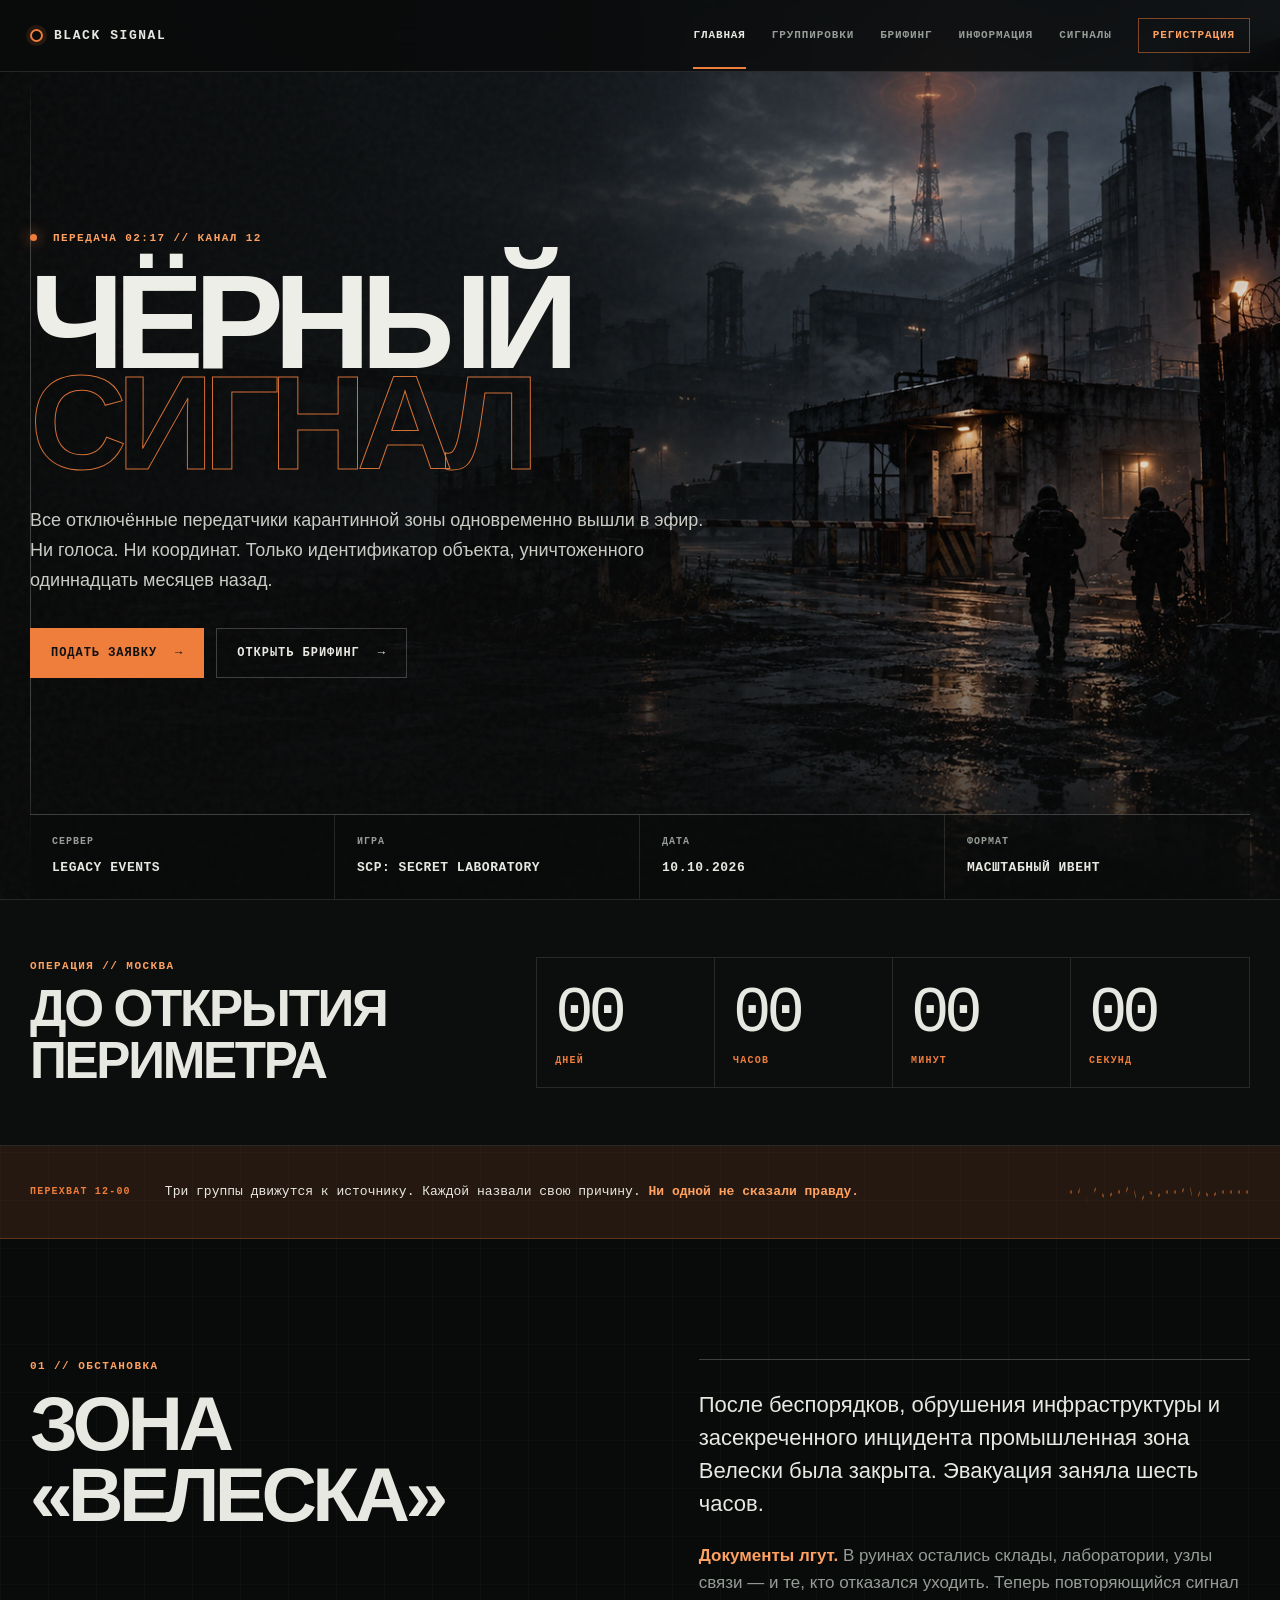
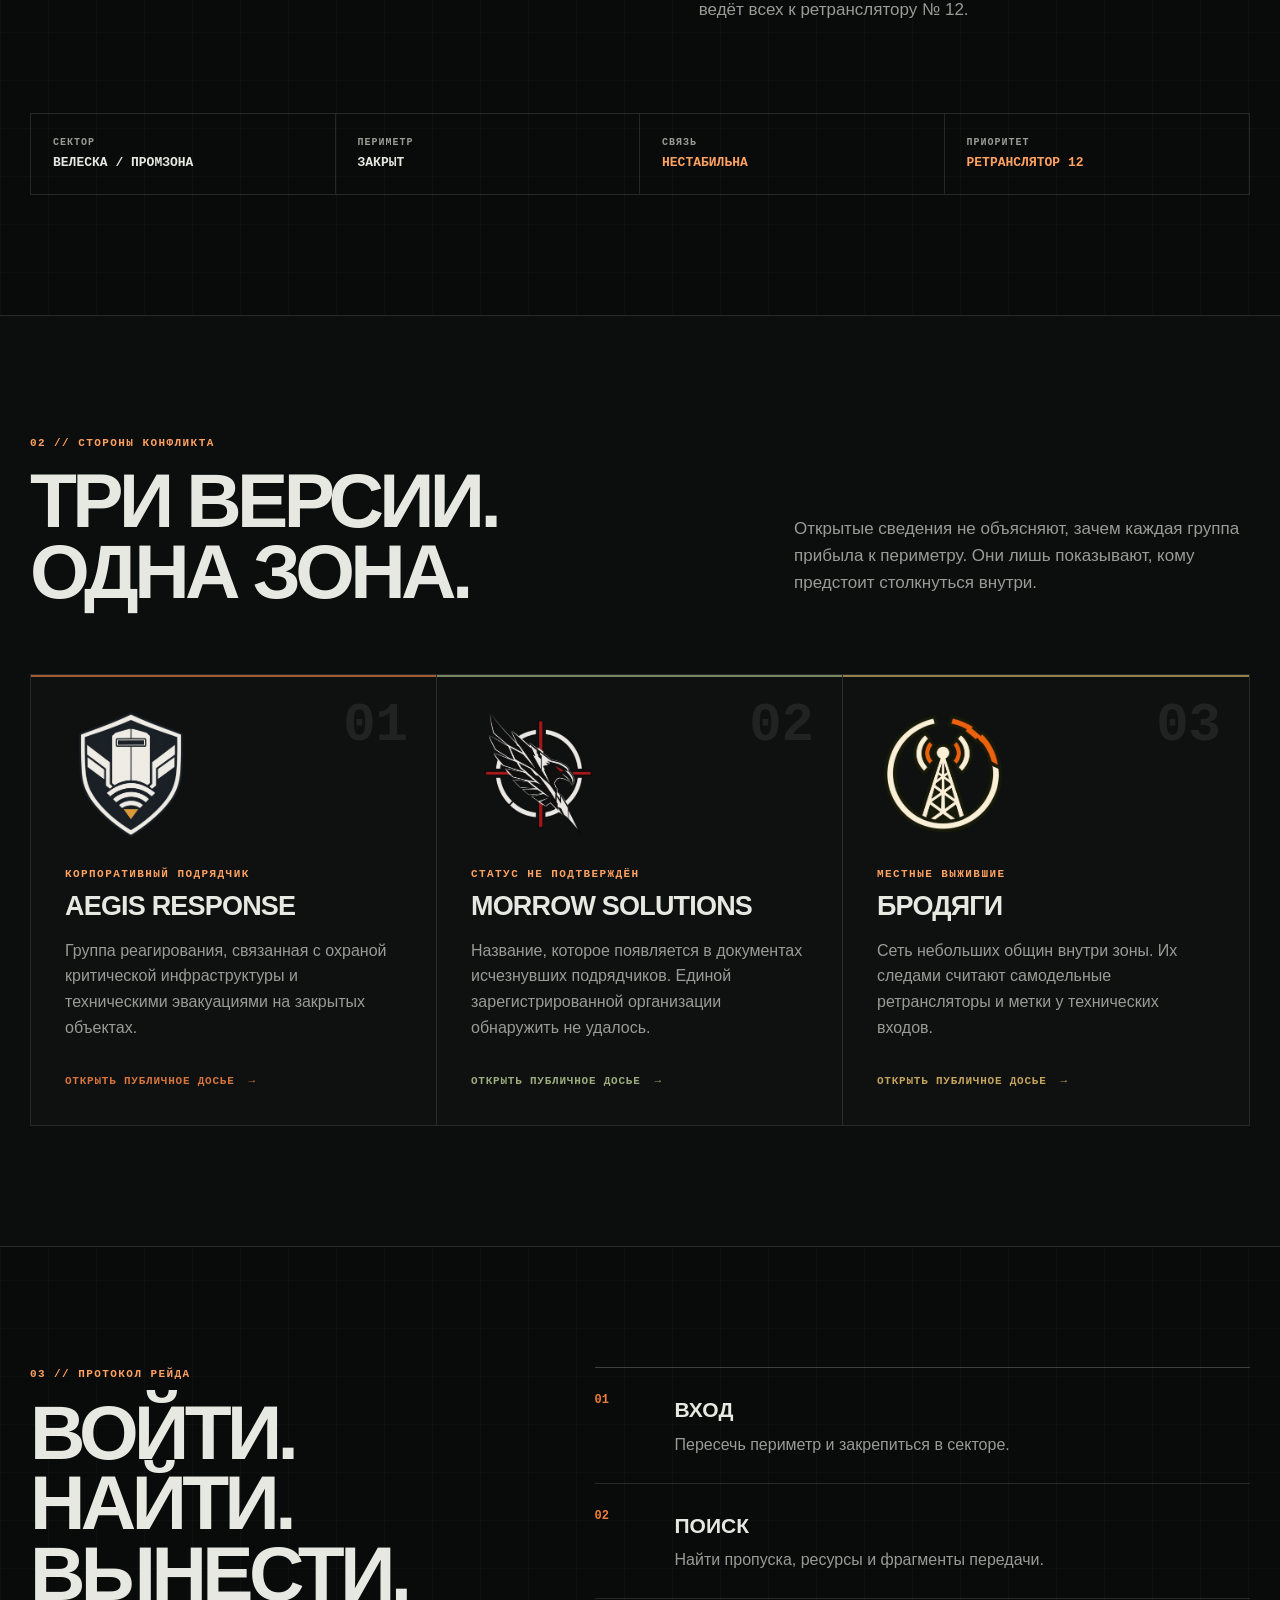
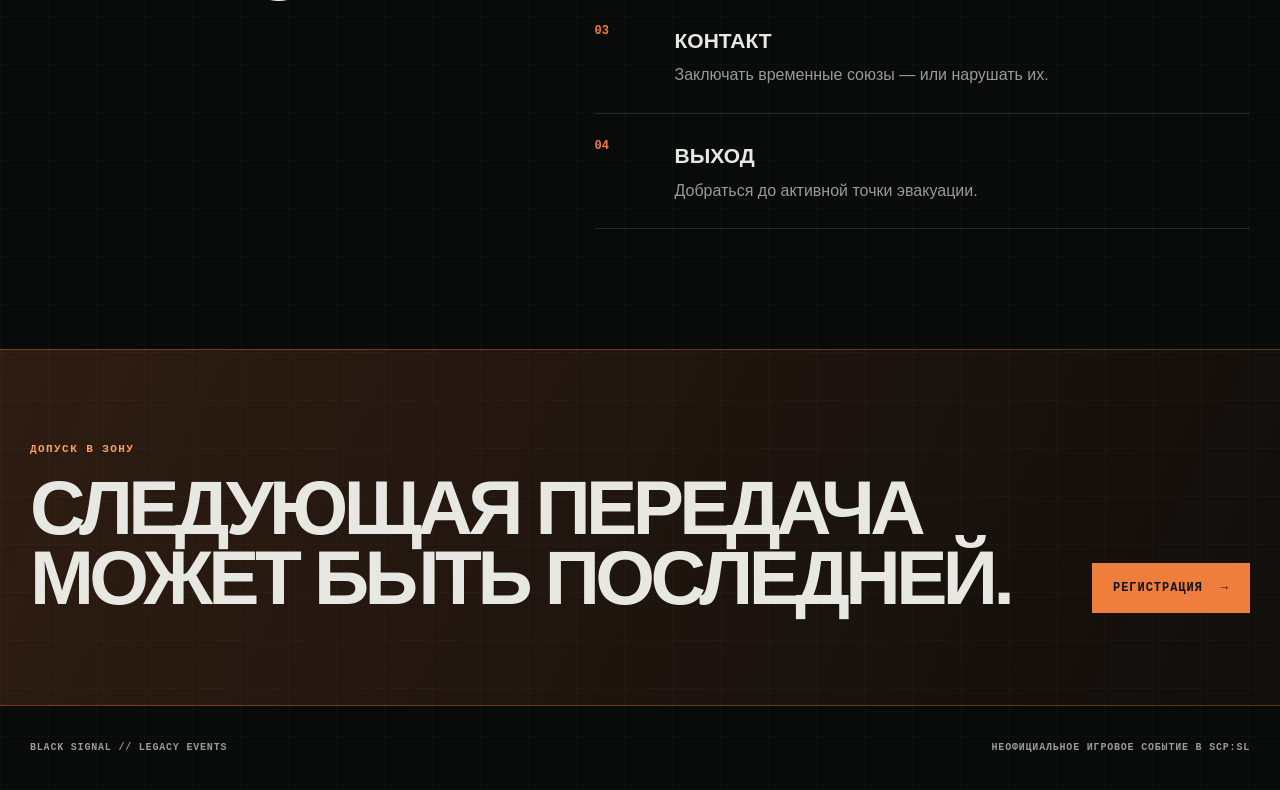
==== index.html @ 5daeda08 "Add files via upload" ====
<!doctype html>
<html lang="ru">
<head>
  <meta charset="utf-8">
  <meta name="viewport" content="width=device-width, initial-scale=1">
  <meta name="theme-color" content="#0a0b0b">
  <meta name="description" content="«Чёрный сигнал» — масштабный ивент в SCP: Secret Laboratory на сервере Legacy EVENTS.">
  <title>Чёрный сигнал — SCP:SL на Legacy EVENTS</title>
  <link rel="stylesheet" href="styles.css">
  <script src="script.js" defer></script>
</head>
<body data-page="home">
  <a class="skip-link" href="#main">К содержанию</a>
  <header class="site-header">
    <a class="brand" href="index.html" aria-label="Чёрный сигнал — главная">
      <span class="brand-mark" aria-hidden="true"></span>
      <span>BLACK SIGNAL</span>
    </a>
    <button class="nav-toggle" type="button" aria-expanded="false" aria-controls="site-nav">
      <span></span><span></span>
      <span class="sr-only">Открыть меню</span>
    </button>
    <nav class="site-nav" id="site-nav" aria-label="Основная навигация">
      <a class="is-active" href="index.html">Главная</a>
      <a href="factions.html">Группировки</a>
      <a href="briefing.html">Брифинг</a>
      <a href="info.html">Информация</a>
      <a href="signals.html">Сигналы</a>
      <a class="nav-cta" href="register.html">Регистрация</a>
    </nav>
  </header>

  <main id="main">
    <section class="hero">
      <img class="hero-image" src="assets/black-signal-hero.png" alt="" fetchpriority="high">
      <div class="hero-noise" aria-hidden="true"></div>
      <div class="hero-content shell">
        <p class="eyebrow"><span class="status-dot"></span> Передача 02:17 // Канал 12</p>
        <h1>Чёрный<br><em>сигнал</em></h1>
        <p class="hero-lead">Все отключённые передатчики карантинной зоны одновременно вышли в эфир. Ни голоса. Ни координат. Только идентификатор объекта, уничтоженного одиннадцать месяцев назад.</p>
        <div class="hero-actions">
          <a class="button button-primary" href="register.html">Подать заявку <span>→</span></a>
          <a class="button button-ghost" href="briefing.html">Открыть брифинг <span>→</span></a>
        </div>
      </div>
      <div class="hero-meta shell" aria-label="Основные данные события">
        <div><span>Сервер</span><strong>Legacy EVENTS</strong></div>
        <div><span>Игра</span><strong>SCP: Secret Laboratory</strong></div>
        <div><span>Дата</span><strong>10.10.2026</strong></div>
        <div><span>Формат</span><strong>Масштабный ивент</strong></div>
      </div>
    </section>

    <section class="countdown-section" aria-labelledby="countdown-title">
      <div class="shell countdown-layout">
        <div>
          <p class="section-code">Операция // Москва</p>
          <h2 id="countdown-title">До открытия периметра</h2>
        </div>
        <div class="countdown" data-countdown="2026-10-09T21:00:00Z" aria-live="polite">
          <div><strong data-unit="days">00</strong><span>дней</span></div>
          <div><strong data-unit="hours">00</strong><span>часов</span></div>
          <div><strong data-unit="minutes">00</strong><span>минут</span></div>
          <div><strong data-unit="seconds">00</strong><span>секунд</span></div>
        </div>
      </div>
    </section>

    <aside class="transmission" aria-label="Перехваченная передача">
      <div class="shell transmission-inner">
        <span class="transmission-label">Перехват 12-00</span>
        <p>Три группы движутся к источнику. Каждой назвали свою причину. <strong>Ни одной не сказали правду.</strong></p>
        <span class="waveform" aria-hidden="true"></span>
      </div>
    </aside>

    <section class="section shell situation">
      <div class="section-heading">
        <p class="section-code">01 // Обстановка</p>
        <h2>Зона «Велеска»</h2>
      </div>
      <div class="situation-copy">
        <p class="lead">После беспорядков, обрушения инфраструктуры и засекреченного инцидента промышленная зона Велески была закрыта. Эвакуация заняла шесть часов.</p>
        <p><strong>Документы лгут.</strong> В руинах остались склады, лаборатории, узлы связи — и те, кто отказался уходить. Теперь повторяющийся сигнал ведёт всех к ретранслятору № 12.</p>
      </div>
      <dl class="data-grid">
        <div><dt>Сектор</dt><dd>Велеска / промзона</dd></div>
        <div><dt>Периметр</dt><dd>Закрыт</dd></div>
        <div><dt>Связь</dt><dd class="alert">Нестабильна</dd></div>
        <div><dt>Приоритет</dt><dd class="alert">Ретранслятор 12</dd></div>
      </dl>
    </section>

    <section class="section factions-section">
      <div class="shell">
        <div class="section-heading split-heading">
          <div>
            <p class="section-code">02 // Стороны конфликта</p>
            <h2>Три версии.<br>Одна зона.</h2>
          </div>
          <p>Открытые сведения не объясняют, зачем каждая группа прибыла к периметру. Они лишь показывают, кому предстоит столкнуться внутри.</p>
        </div>

        <div class="faction-grid">
          <article class="faction-card faction-aegis">
            <div class="faction-index">01</div>
            <img src="assets/faction-aegis-icon.png" alt="Эмблема Aegis Response">
            <p class="section-code">Корпоративный подрядчик</p>
            <h3>Aegis Response</h3>
            <p>Группа реагирования, связанная с охраной критической инфраструктуры и техническими эвакуациями на закрытых объектах.</p>
            <a href="factions.html#aegis">Открыть публичное досье <span>→</span></a>
          </article>
          <article class="faction-card faction-morrow">
            <div class="faction-index">02</div>
            <img src="assets/faction-morrow-icon.png" alt="Эмблема Morrow Solutions">
            <p class="section-code">Статус не подтверждён</p>
            <h3>Morrow Solutions</h3>
            <p>Название, которое появляется в документах исчезнувших подрядчиков. Единой зарегистрированной организации обнаружить не удалось.</p>
            <a href="factions.html#morrow">Открыть публичное досье <span>→</span></a>
          </article>
          <article class="faction-card faction-brodyagi">
            <div class="faction-index">03</div>
            <img src="assets/faction-brodyagi-icon.png" alt="Эмблема Бродяг">
            <p class="section-code">Местные выжившие</p>
            <h3>Бродяги</h3>
            <p>Сеть небольших общин внутри зоны. Их следами считают самодельные ретрансляторы и метки у технических входов.</p>
            <a href="factions.html#brodyagi">Открыть публичное досье <span>→</span></a>
          </article>
        </div>
      </div>
    </section>

    <section class="section shell protocol">
      <div class="section-heading">
        <p class="section-code">03 // Протокол рейда</p>
        <h2>Войти. Найти. Вынести.</h2>
      </div>
      <ol class="protocol-list">
        <li><span>01</span><div><h3>Вход</h3><p>Пересечь периметр и закрепиться в секторе.</p></div></li>
        <li><span>02</span><div><h3>Поиск</h3><p>Найти пропуска, ресурсы и фрагменты передачи.</p></div></li>
        <li><span>03</span><div><h3>Контакт</h3><p>Заключать временные союзы — или нарушать их.</p></div></li>
        <li><span>04</span><div><h3>Выход</h3><p>Добраться до активной точки эвакуации.</p></div></li>
      </ol>
    </section>

    <section class="final-cta">
      <div class="shell final-cta-inner">
        <div>
          <p class="section-code">Допуск в зону</p>
          <h2>Следующая передача<br>может быть последней.</h2>
        </div>
        <a class="button button-primary" href="register.html">Регистрация <span>→</span></a>
      </div>
    </section>
  </main>

  <footer class="site-footer">
    <div class="shell">
      <span>BLACK SIGNAL // LEGACY EVENTS</span>
      <span>Неофициальное игровое событие в SCP:SL</span>
    </div>
  </footer>
</body>
</html>
---- styles.css ----
:root {
  --bg: #090a0a;
  --bg-raised: #101212;
  --panel: #131616;
  --line: rgba(229, 231, 224, 0.13);
  --line-strong: rgba(229, 231, 224, 0.24);
  --text: #e7e8e1;
  --muted: #969c96;
  --accent: #ef7d3b;
  --accent-bright: #ffa160;
  --accent-faint: rgba(239, 125, 59, 0.12);
  --green: #9cab7d;
  --max: 1220px;
  --mono: "IBM Plex Mono", "Cascadia Mono", "Consolas", monospace;
  --sans: "Arial Narrow", "Roboto Condensed", "Segoe UI", sans-serif;
}

* {
  box-sizing: border-box;
}

html {
  color-scheme: dark;
  scroll-behavior: smooth;
}

body {
  margin: 0;
  overflow-x: hidden;
  background:
    linear-gradient(rgba(255,255,255,.018) 1px, transparent 1px),
    linear-gradient(90deg, rgba(255,255,255,.018) 1px, transparent 1px),
    var(--bg);
  background-size: 48px 48px;
  color: var(--text);
  font-family: var(--sans);
  font-size: 16px;
  line-height: 1.6;
}

a {
  color: inherit;
}

img {
  max-width: 100%;
  display: block;
}

button,
a {
  -webkit-tap-highlight-color: transparent;
}

.sr-only {
  position: absolute;
  width: 1px;
  height: 1px;
  padding: 0;
  margin: -1px;
  overflow: hidden;
  clip: rect(0, 0, 0, 0);
  white-space: nowrap;
  border: 0;
}

.skip-link {
  position: fixed;
  left: 16px;
  top: -80px;
  z-index: 100;
  padding: 10px 14px;
  background: var(--accent);
  color: #0a0b0b;
  font: 700 13px var(--mono);
}

.skip-link:focus {
  top: 16px;
}

.shell {
  width: min(calc(100% - 48px), var(--max));
  margin-inline: auto;
}

.site-header {
  position: fixed;
  inset: 0 0 auto;
  z-index: 50;
  display: flex;
  height: 72px;
  padding: 0 max(24px, calc((100vw - var(--max)) / 2));
  align-items: center;
  justify-content: space-between;
  border-bottom: 1px solid var(--line);
  background: rgba(9, 10, 10, 0.82);
  backdrop-filter: blur(16px);
}

.brand {
  display: inline-flex;
  align-items: center;
  gap: 11px;
  color: var(--text);
  font: 700 13px/1 var(--mono);
  letter-spacing: .12em;
  text-decoration: none;
}

.brand-mark {
  width: 13px;
  height: 13px;
  border: 2px solid var(--accent);
  border-radius: 50%;
  box-shadow: 0 0 0 4px rgba(239, 125, 59, .12);
}

.site-nav {
  display: flex;
  height: 100%;
  align-items: center;
  gap: 26px;
}

.site-nav a {
  position: relative;
  color: var(--muted);
  font: 700 11px/1 var(--mono);
  letter-spacing: .08em;
  text-decoration: none;
  text-transform: uppercase;
  transition: color .2s ease;
}

.site-nav a:hover,
.site-nav a.is-active {
  color: var(--text);
}

.site-nav a.is-active::after {
  position: absolute;
  right: 0;
  bottom: -28px;
  left: 0;
  height: 2px;
  background: var(--accent);
  content: "";
}

.site-nav .nav-cta {
  padding: 11px 14px;
  border: 1px solid rgba(239, 125, 59, .5);
  color: var(--accent-bright);
}

.nav-toggle {
  display: none;
}

.hero {
  position: relative;
  min-height: 860px;
  height: 100svh;
  max-height: 1080px;
  overflow: hidden;
  border-bottom: 1px solid var(--line);
}

.hero::before {
  position: absolute;
  inset: 0;
  z-index: 1;
  background:
    linear-gradient(90deg, rgba(7,8,8,.98) 0%, rgba(7,8,8,.72) 44%, rgba(7,8,8,.15) 76%),
    linear-gradient(0deg, rgba(7,8,8,.94) 0%, transparent 40%);
  content: "";
}

.hero::after {
  position: absolute;
  inset: 72px auto 0 calc(50% - 610px);
  z-index: 2;
  width: 1px;
  background: linear-gradient(transparent, var(--line-strong) 18%, var(--line-strong) 82%, transparent);
  content: "";
}

.hero-image {
  position: absolute;
  inset: 0;
  width: 100%;
  height: 100%;
  object-fit: cover;
  object-position: center;
  filter: saturate(.72) contrast(1.08);
}

.hero-noise {
  position: absolute;
  inset: 0;
  z-index: 2;
  opacity: .13;
  background-image: url("data:image/svg+xml,%3Csvg viewBox='0 0 180 180' xmlns='http://www.w3.org/2000/svg'%3E%3Cfilter id='n'%3E%3CfeTurbulence type='fractalNoise' baseFrequency='.75' numOctaves='3' stitchTiles='stitch'/%3E%3C/filter%3E%3Crect width='100%25' height='100%25' filter='url(%23n)' opacity='.32'/%3E%3C/svg%3E");
  pointer-events: none;
}

.hero-content {
  position: relative;
  z-index: 3;
  display: flex;
  min-height: calc(100% - 140px);
  padding-top: 150px;
  flex-direction: column;
  align-items: flex-start;
  justify-content: center;
}

.eyebrow,
.section-code {
  margin: 0;
  color: var(--accent-bright);
  font: 700 11px/1.4 var(--mono);
  letter-spacing: .13em;
  text-transform: uppercase;
}

.status-dot {
  display: inline-block;
  width: 7px;
  height: 7px;
  margin-right: 8px;
  border-radius: 50%;
  background: var(--accent);
  box-shadow: 0 0 14px var(--accent);
  animation: pulse 1.7s ease-in-out infinite;
}

.hero h1 {
  max-width: 850px;
  margin: 24px 0;
  color: #eeeee8;
  font-family: var(--sans);
  font-size: clamp(5rem, 10.5vw, 10.5rem);
  font-weight: 800;
  line-height: .75;
  letter-spacing: -.075em;
  text-transform: uppercase;
}

.hero h1 em {
  color: transparent;
  font-style: normal;
  -webkit-text-stroke: 1px rgba(239, 125, 59, .88);
}

.hero-lead {
  max-width: 690px;
  margin: 10px 0 32px;
  color: #c9cbc5;
  font-size: 18px;
  line-height: 1.65;
}

.hero-actions {
  display: flex;
  flex-wrap: wrap;
  gap: 12px;
}

.button {
  display: inline-flex;
  min-height: 50px;
  padding: 0 20px;
  align-items: center;
  justify-content: center;
  gap: 18px;
  border: 1px solid var(--line-strong);
  font: 700 12px/1 var(--mono);
  letter-spacing: .08em;
  text-decoration: none;
  text-transform: uppercase;
  transition: border-color .2s ease, background .2s ease, color .2s ease, transform .2s ease;
}

.button:hover {
  transform: translateY(-2px);
}

.button-primary {
  border-color: var(--accent);
  background: var(--accent);
  color: #111;
}

.button-primary:hover {
  border-color: var(--accent-bright);
  background: var(--accent-bright);
}

.button-ghost:hover {
  border-color: var(--accent);
  color: var(--accent-bright);
}

.hero-meta {
  position: absolute;
  right: 0;
  bottom: 0;
  left: 0;
  z-index: 3;
  display: grid;
  grid-template-columns: repeat(4, 1fr);
  border-top: 1px solid var(--line-strong);
  background: rgba(9,10,10,.72);
}

.hero-meta div {
  padding: 20px 22px;
  border-right: 1px solid var(--line);
}

.hero-meta div:last-child {
  border-right: 0;
}

.hero-meta span,
.data-grid dt {
  display: block;
  margin-bottom: 4px;
  color: var(--muted);
  font: 700 10px/1.4 var(--mono);
  letter-spacing: .1em;
  text-transform: uppercase;
}

.hero-meta strong {
  font: 700 13px/1.4 var(--mono);
  letter-spacing: .04em;
  text-transform: uppercase;
}

.countdown-section {
  border-bottom: 1px solid var(--line);
  background: #0c0e0e;
}

.countdown-layout {
  display: grid;
  grid-template-columns: 1fr 1.6fr;
  min-height: 245px;
  align-items: center;
  gap: 60px;
}

.countdown-layout h2 {
  margin: 9px 0 0;
  font-size: clamp(2rem, 4vw, 4rem);
  line-height: 1;
  letter-spacing: -.045em;
  text-transform: uppercase;
}

.countdown {
  display: grid;
  grid-template-columns: repeat(4, 1fr);
  border: 1px solid var(--line);
}

.countdown > div {
  min-width: 0;
  padding: 24px 18px 21px;
  border-right: 1px solid var(--line);
}

.countdown > div:last-child {
  border-right: 0;
}

.countdown strong {
  display: block;
  font: 500 clamp(2.6rem, 5vw, 5rem)/1 var(--mono);
  letter-spacing: -.08em;
}

.countdown span {
  display: block;
  margin-top: 10px;
  color: var(--accent);
  font: 700 10px/1 var(--mono);
  letter-spacing: .12em;
  text-transform: uppercase;
}

.transmission {
  overflow: hidden;
  border-bottom: 1px solid rgba(239,125,59,.28);
  background: var(--accent-faint);
}

.transmission-inner {
  display: grid;
  grid-template-columns: auto 1fr 180px;
  min-height: 92px;
  align-items: center;
  gap: 34px;
}

.transmission-label {
  color: var(--accent);
  font: 700 10px/1 var(--mono);
  letter-spacing: .12em;
  text-transform: uppercase;
}

.transmission p {
  margin: 0;
  font-family: var(--mono);
  font-size: 13px;
}

.transmission strong {
  color: var(--accent-bright);
}

.waveform {
  height: 30px;
  opacity: .45;
  background: repeating-linear-gradient(90deg, var(--accent) 0 2px, transparent 2px 8px);
  clip-path: polygon(0 45%, 5% 45%, 7% 0, 10% 100%, 14% 35%, 20% 65%, 25% 44%, 31% 44%, 34% 10%, 38% 90%, 43% 40%, 48% 60%, 53% 45%, 62% 45%, 66% 15%, 69% 85%, 73% 35%, 78% 65%, 82% 45%, 100% 45%, 100% 55%, 82% 55%, 78% 75%, 73% 45%, 69% 95%, 66% 25%, 62% 55%, 53% 55%, 48% 70%, 43% 50%, 38% 100%, 34% 20%, 31% 55%, 25% 55%, 20% 75%, 14% 45%, 10% 100%, 7% 10%, 5% 55%, 0 55%);
}

.section {
  padding-block: 120px;
}

.section-heading h2,
.final-cta h2 {
  margin: 14px 0 0;
  font-size: clamp(3rem, 6vw, 6.3rem);
  line-height: .92;
  letter-spacing: -.06em;
  text-transform: uppercase;
}

.situation {
  display: grid;
  grid-template-columns: 1.05fr 1fr;
  gap: 48px 90px;
}

.situation-copy {
  padding-top: 28px;
  border-top: 1px solid var(--line-strong);
}

.situation-copy p {
  color: var(--muted);
  font-size: 17px;
}

.situation-copy .lead {
  margin-top: 0;
  color: var(--text);
  font-size: 22px;
  line-height: 1.5;
}

.situation-copy strong {
  color: var(--accent-bright);
}

.data-grid {
  display: grid;
  grid-column: 1 / -1;
  grid-template-columns: repeat(4, 1fr);
  margin: 24px 0 0;
  border: 1px solid var(--line);
}

.data-grid div {
  padding: 22px;
  border-right: 1px solid var(--line);
}

.data-grid div:last-child {
  border-right: 0;
}

.data-grid dd {
  margin: 0;
  font: 700 13px/1.4 var(--mono);
  text-transform: uppercase;
}

.data-grid .alert {
  color: var(--accent-bright);
}

.factions-section {
  border-block: 1px solid var(--line);
  background: #0c0e0e;
}

.split-heading {
  display: grid;
  grid-template-columns: 1.2fr .8fr;
  align-items: end;
  gap: 80px;
}

.split-heading > p {
  max-width: 490px;
  margin: 0 0 10px;
  color: var(--muted);
  font-size: 17px;
}

.faction-grid {
  display: grid;
  grid-template-columns: repeat(3, 1fr);
  margin-top: 68px;
  border: 1px solid var(--line);
}

.faction-card {
  position: relative;
  min-width: 0;
  padding: 34px;
  overflow: hidden;
  border-right: 1px solid var(--line);
  background: rgba(255,255,255,.012);
}

.faction-card:last-child {
  border-right: 0;
}

.faction-card::before {
  position: absolute;
  inset: 0 0 auto;
  height: 2px;
  opacity: .75;
  background: var(--card-accent, var(--accent));
  content: "";
}

.faction-aegis { --card-accent: #d6743e; }
.faction-morrow { --card-accent: #9cab7d; }
.faction-brodyagi { --card-accent: #c4a45c; }

.faction-index {
  position: absolute;
  top: 24px;
  right: 28px;
  color: rgba(255,255,255,.08);
  font: 700 54px/1 var(--mono);
}

.faction-card img {
  width: 132px;
  height: 132px;
  margin: 0 0 26px;
  object-fit: contain;
}

.faction-card h3 {
  margin: 10px 0 18px;
  font-size: 27px;
  line-height: 1;
  letter-spacing: -.03em;
  text-transform: uppercase;
}

.faction-card > p:not(.section-code) {
  min-height: 104px;
  color: var(--muted);
}

.faction-card a {
  display: inline-flex;
  margin-top: 16px;
  align-items: center;
  gap: 14px;
  color: var(--card-accent);
  font: 700 11px/1.4 var(--mono);
  letter-spacing: .07em;
  text-decoration: none;
  text-transform: uppercase;
}

.protocol {
  display: grid;
  grid-template-columns: .85fr 1.15fr;
  gap: 80px;
}

.protocol-list {
  margin: 0;
  padding: 0;
  border-top: 1px solid var(--line-strong);
  list-style: none;
}

.protocol-list li {
  display: grid;
  grid-template-columns: 58px 1fr;
  padding: 25px 0;
  border-bottom: 1px solid var(--line);
  gap: 22px;
}

.protocol-list > li > span {
  color: var(--accent);
  font: 700 12px var(--mono);
}

.protocol-list h3 {
  margin: 0 0 5px;
  font-size: 21px;
  text-transform: uppercase;
}

.protocol-list p {
  margin: 0;
  color: var(--muted);
}

.final-cta {
  padding-block: 92px;
  border-block: 1px solid rgba(239,125,59,.36);
  background: linear-gradient(115deg, rgba(239,125,59,.16), rgba(239,125,59,.03));
}

.final-cta-inner {
  display: flex;
  align-items: end;
  justify-content: space-between;
  gap: 50px;
}

.site-footer {
  padding-block: 34px;
  color: var(--muted);
  font: 700 10px/1.5 var(--mono);
  letter-spacing: .08em;
  text-transform: uppercase;
}

.site-footer .shell {
  display: flex;
  justify-content: space-between;
  gap: 24px;
}

/* Inner pages */
.page-hero {
  position: relative;
  padding: 176px 0 90px;
  overflow: hidden;
  border-bottom: 1px solid var(--line);
  background:
    radial-gradient(circle at 82% 0%, rgba(239,125,59,.13), transparent 34%),
    #0c0e0e;
}

.page-hero::after {
  position: absolute;
  right: 6vw;
  bottom: -170px;
  width: 420px;
  height: 420px;
  border: 1px solid rgba(239,125,59,.14);
  border-radius: 50%;
  box-shadow: 0 0 0 70px rgba(239,125,59,.035), 0 0 0 140px rgba(239,125,59,.02);
  content: "";
}

.page-hero h1 {
  position: relative;
  z-index: 1;
  max-width: 970px;
  margin: 18px 0 24px;
  font-size: clamp(3.8rem, 8vw, 8rem);
  line-height: .86;
  letter-spacing: -.065em;
  text-transform: uppercase;
}

.page-hero .page-lead {
  position: relative;
  z-index: 1;
  max-width: 730px;
  margin: 0;
  color: #bdc1bb;
  font-size: 19px;
}

.content-section {
  padding-block: 92px;
}

.content-section + .content-section {
  border-top: 1px solid var(--line);
}

.dossier {
  display: grid;
  grid-template-columns: 280px 1fr;
  gap: 70px;
}

.dossier-aside {
  position: sticky;
  top: 110px;
  align-self: start;
  text-align: center;
}

.dossier-aside img {
  width: 180px;
  height: 180px;
  margin: 0 auto 18px;
  object-fit: contain;
}

.dossier-aside .dossier-number {
  color: var(--muted);
  font: 700 11px var(--mono);
  letter-spacing: .1em;
  text-transform: uppercase;
}

.dossier-body h2 {
  margin: 8px 0 26px;
  font-size: clamp(2.7rem, 5vw, 5.4rem);
  line-height: .92;
  letter-spacing: -.05em;
  text-transform: uppercase;
}

.dossier-intro {
  max-width: 800px;
  color: #d6d7d1;
  font-size: 21px;
  line-height: 1.55;
}

.article-grid {
  display: grid;
  grid-template-columns: repeat(2, 1fr);
  margin-top: 44px;
  border: 1px solid var(--line);
}

.article-block {
  padding: 28px;
  border-right: 1px solid var(--line);
  border-bottom: 1px solid var(--line);
}

.article-block:nth-child(2n) {
  border-right: 0;
}

.article-block:nth-last-child(-n+2) {
  border-bottom: 0;
}

.article-block h3 {
  margin: 0 0 12px;
  color: var(--accent-bright);
  font: 700 11px/1.4 var(--mono);
  letter-spacing: .09em;
  text-transform: uppercase;
}

.article-block p {
  margin: 0;
  color: var(--muted);
}

.notice {
  padding: 28px 30px;
  border: 1px solid rgba(239,125,59,.35);
  background: var(--accent-faint);
}

.notice p {
  margin: 0;
}

.brief-grid {
  display: grid;
  grid-template-columns: repeat(2, 1fr);
  border: 1px solid var(--line);
}

.brief-card {
  padding: 32px;
  border-right: 1px solid var(--line);
  border-bottom: 1px solid var(--line);
}

.brief-card:nth-child(2n) {
  border-right: 0;
}

.brief-card:nth-last-child(-n+2) {
  border-bottom: 0;
}

.brief-card h3 {
  margin: 12px 0;
  font-size: 22px;
  text-transform: uppercase;
}

.brief-card p {
  margin: 0;
  color: var(--muted);
}

.feature-grid {
  margin-top: 50px;
}

.phase-list {
  display: grid;
  gap: 0;
  margin-top: 50px;
  border-top: 1px solid var(--line);
}

.phase {
  display: grid;
  grid-template-columns: 110px 240px 1fr;
  padding: 28px 0;
  border-bottom: 1px solid var(--line);
  gap: 34px;
}

.phase-number {
  color: var(--accent);
  font: 700 12px var(--mono);
  letter-spacing: .1em;
}

.phase h3 {
  margin: 0;
  font-size: 21px;
  text-transform: uppercase;
}

.phase p {
  margin: 0;
  color: var(--muted);
}

.info-board {
  display: grid;
  grid-template-columns: repeat(3, 1fr);
  border: 1px solid var(--line);
}

.info-cell {
  min-height: 132px;
  padding: 25px;
  border-right: 1px solid var(--line);
  border-bottom: 1px solid var(--line);
}

.info-cell:nth-child(3n) {
  border-right: 0;
}

.info-cell:nth-last-child(-n+3) {
  border-bottom: 0;
}

.info-cell span {
  display: block;
  margin-bottom: 22px;
  color: var(--muted);
  font: 700 10px var(--mono);
  letter-spacing: .1em;
  text-transform: uppercase;
}

.info-cell strong {
  font: 700 16px/1.45 var(--mono);
  text-transform: uppercase;
}

.two-column {
  display: grid;
  grid-template-columns: 1fr 1fr;
  gap: 70px;
}

.clean-list {
  margin: 28px 0 0;
  padding: 0;
  list-style: none;
}

.clean-list li {
  position: relative;
  padding: 17px 0 17px 28px;
  border-bottom: 1px solid var(--line);
  color: var(--muted);
}

.clean-list li::before {
  position: absolute;
  left: 0;
  top: 25px;
  width: 7px;
  height: 7px;
  border: 1px solid var(--accent);
  content: "";
}

.signal-list {
  display: grid;
  gap: 20px;
}

.signal-record {
  position: relative;
  padding: 32px 36px;
  overflow: hidden;
  border: 1px solid var(--line);
  background: rgba(255,255,255,.012);
}

.signal-record::after {
  position: absolute;
  right: 0;
  bottom: 0;
  left: 0;
  height: 2px;
  opacity: .32;
  background: repeating-linear-gradient(90deg, var(--accent) 0 40px, transparent 40px 55px);
  content: "";
}

.signal-time {
  color: var(--accent);
  font: 700 10px/1.5 var(--mono);
  letter-spacing: .1em;
  text-transform: uppercase;
}

.signal-record h2 {
  margin: 10px 0 18px;
  font-size: 26px;
  text-transform: uppercase;
}

.signal-record blockquote {
  margin: 0 0 18px;
  color: #e2e3dd;
  font: 400 18px/1.65 var(--mono);
}

.signal-record p {
  margin: 0;
  color: var(--muted);
}

.registration-head {
  padding: 166px 0 80px;
  border-bottom: 1px solid var(--line);
  background:
    radial-gradient(circle at 16% 15%, rgba(239,125,59,.14), transparent 33%),
    #0c0e0e;
}

.registration-intro {
  display: grid;
  grid-template-columns: 1.1fr .9fr;
  align-items: end;
  gap: 90px;
}

.registration-intro h1 {
  margin: 18px 0 0;
  font-size: clamp(4.5rem, 9vw, 8.6rem);
  line-height: .78;
  letter-spacing: -.07em;
  text-transform: uppercase;
}

.registration-copy {
  padding-top: 26px;
  border-top: 1px solid var(--line-strong);
}

.registration-copy > p {
  margin: 0 0 28px;
  color: #c6c9c3;
  font-size: 18px;
}

.registration-copy dl {
  display: grid;
  grid-template-columns: repeat(3, 1fr);
  margin: 0;
  border: 1px solid var(--line);
}

.registration-copy dl div {
  padding: 15px;
  border-right: 1px solid var(--line);
}

.registration-copy dl div:last-child {
  border-right: 0;
}

.registration-copy dt {
  margin-bottom: 6px;
  color: var(--muted);
  font: 700 9px var(--mono);
  letter-spacing: .08em;
  text-transform: uppercase;
}

.registration-copy dd {
  margin: 0;
  font: 700 11px var(--mono);
  text-transform: uppercase;
}

.registration-section {
  padding: 54px 0 100px;
}

.form-shell {
  width: min(calc(100% - 48px), 980px);
}

.form-status {
  display: flex;
  padding: 13px 16px;
  align-items: center;
  justify-content: space-between;
  border: 1px solid var(--line);
  background: var(--panel);
  font: 700 10px var(--mono);
  letter-spacing: .08em;
}

.form-status span {
  color: var(--muted);
}

.form-status strong {
  color: var(--green);
}

.registration-card {
  border: 1px solid var(--line-strong);
  background: rgba(16,18,18,.76);
}

.registration-card .form-status {
  border: 0;
  border-bottom: 1px solid var(--line);
}

.registration-card__body {
  padding: clamp(38px, 7vw, 76px);
  text-align: center;
}

.registration-card__body h2 {
  margin: 15px 0 18px;
  font-size: clamp(2.7rem, 6vw, 5.8rem);
  line-height: .9;
  letter-spacing: -.055em;
  text-transform: uppercase;
}

.registration-card__body > p:not(.section-code) {
  max-width: 620px;
  margin: 0 auto 30px;
  color: var(--muted);
  font-size: 17px;
}

.registration-card__body .button {
  width: auto;
  min-width: 250px;
}

.wip-page {
  display: grid;
  min-height: calc(100svh - 72px);
  padding: 130px 24px 60px;
  place-items: center;
  text-align: center;
}

.wip-box {
  position: relative;
  width: min(740px, 100%);
  padding: 80px 30px;
  border: 1px solid var(--line-strong);
  background: rgba(16,18,18,.72);
}

.wip-box::before,
.wip-box::after {
  position: absolute;
  width: 42px;
  height: 42px;
  border-color: var(--accent);
  content: "";
}

.wip-box::before {
  top: -1px;
  left: -1px;
  border-top: 2px solid;
  border-left: 2px solid;
}

.wip-box::after {
  right: -1px;
  bottom: -1px;
  border-right: 2px solid;
  border-bottom: 2px solid;
}

.wip-box h1 {
  margin: 18px 0;
  font: 800 clamp(5rem, 16vw, 10rem)/.8 var(--sans);
  letter-spacing: -.08em;
}

.wip-box p {
  color: var(--muted);
}

@keyframes pulse {
  50% { opacity: .35; box-shadow: 0 0 4px var(--accent); }
}

@media (max-width: 900px) {
  .site-header {
    height: 64px;
    padding-inline: 24px;
  }

  .nav-toggle {
    position: relative;
    display: block;
    width: 42px;
    height: 42px;
    padding: 0;
    border: 1px solid var(--line-strong);
    background: transparent;
  }

  .nav-toggle span:not(.sr-only) {
    position: absolute;
    left: 11px;
    width: 18px;
    height: 1px;
    background: var(--text);
    transition: transform .2s ease, top .2s ease;
  }

  .nav-toggle span:first-child { top: 15px; }
  .nav-toggle span:nth-child(2) { top: 24px; }
  .nav-toggle[aria-expanded="true"] span:first-child { top: 20px; transform: rotate(45deg); }
  .nav-toggle[aria-expanded="true"] span:nth-child(2) { top: 20px; transform: rotate(-45deg); }

  .site-nav {
    position: fixed;
    inset: 64px 0 auto;
    display: none;
    height: auto;
    padding: 22px 24px 28px;
    flex-direction: column;
    align-items: stretch;
    gap: 0;
    border-bottom: 1px solid var(--line-strong);
    background: rgba(9,10,10,.98);
  }

  .site-nav.is-open { display: flex; }

  .site-nav a {
    padding: 15px 0;
    border-bottom: 1px solid var(--line);
  }

  .site-nav a.is-active::after { display: none; }
  .site-nav .nav-cta { margin-top: 14px; padding: 15px; text-align: center; }

  .hero {
    min-height: 820px;
  }

  .hero::after { display: none; }
  .hero h1 { font-size: clamp(4.6rem, 18vw, 8rem); }
  .hero-meta { grid-template-columns: repeat(2, 1fr); }
  .hero-meta div:nth-child(2) { border-right: 0; }
  .hero-meta div:nth-child(-n+2) { border-bottom: 1px solid var(--line); }

  .countdown-layout,
  .situation,
  .split-heading,
  .protocol,
  .two-column,
  .registration-intro {
    grid-template-columns: 1fr;
  }

  .registration-intro {
    gap: 45px;
  }

  .countdown-layout {
    padding-block: 58px;
    gap: 34px;
  }

  .transmission-inner {
    grid-template-columns: 1fr;
    padding-block: 24px;
    gap: 10px;
  }

  .waveform { display: none; }

  .data-grid,
  .faction-grid,
  .info-board {
    grid-template-columns: repeat(2, 1fr);
  }

  .faction-card:nth-child(2) { border-right: 0; }
  .faction-card:nth-child(3) { grid-column: 1 / -1; border-top: 1px solid var(--line); }

  .dossier {
    grid-template-columns: 1fr;
    gap: 20px;
  }

  .dossier-aside {
    position: static;
    text-align: left;
  }

  .dossier-aside img {
    width: 130px;
    height: 130px;
    margin-inline: 0;
  }

  .info-cell:nth-child(3n) { border-right: 1px solid var(--line); }
  .info-cell:nth-child(2n) { border-right: 0; }
  .info-cell:nth-last-child(-n+3) { border-bottom: 1px solid var(--line); }
  .info-cell:nth-last-child(-n+2) { border-bottom: 0; }
}

@media (max-width: 620px) {
  .shell {
    width: min(calc(100% - 32px), var(--max));
  }

  .hero {
    min-height: 900px;
  }

  .hero::before {
    background: linear-gradient(90deg, rgba(7,8,8,.96), rgba(7,8,8,.48)), linear-gradient(0deg, rgba(7,8,8,.96), transparent 60%);
  }

  .hero-content {
    padding-top: 105px;
    justify-content: flex-start;
  }

  .hero h1 {
    margin-top: 28px;
    font-size: clamp(4rem, 22vw, 6.4rem);
    line-height: .78;
  }

  .hero-lead {
    font-size: 16px;
  }

  .hero-actions {
    width: 100%;
    flex-direction: column;
  }

  .button {
    width: 100%;
  }

  .hero-meta {
    width: 100%;
  }

  .hero-meta div {
    padding: 15px;
  }

  .hero-meta strong {
    font-size: 11px;
  }

  .countdown {
    grid-template-columns: repeat(2, 1fr);
  }

  .countdown > div:nth-child(2) { border-right: 0; }
  .countdown > div:nth-child(-n+2) { border-bottom: 1px solid var(--line); }

  .section {
    padding-block: 80px;
  }

  .section-heading h2,
  .final-cta h2 {
    font-size: clamp(2.7rem, 14vw, 4.3rem);
  }

  .data-grid,
  .faction-grid,
  .article-grid,
  .brief-grid,
  .info-board {
    grid-template-columns: 1fr;
  }

  .data-grid div,
  .faction-card,
  .article-block,
  .brief-card,
  .info-cell {
    border-right: 0;
    border-bottom: 1px solid var(--line);
  }

  .data-grid div:last-child,
  .faction-card:last-child,
  .article-block:last-child,
  .brief-card:last-child,
  .info-cell:last-child {
    border-bottom: 0;
  }

  .faction-card:nth-child(3) {
    grid-column: auto;
  }

  .article-block:nth-last-child(-n+2),
  .brief-card:nth-last-child(-n+2),
  .info-cell:nth-last-child(-n+3) {
    border-bottom: 1px solid var(--line);
  }

  .article-block:last-child,
  .brief-card:last-child,
  .info-cell:last-child {
    border-bottom: 0;
  }

  .phase {
    grid-template-columns: 54px 1fr;
    gap: 20px;
  }

  .phase p {
    grid-column: 2;
  }

  .final-cta-inner,
  .site-footer .shell {
    align-items: stretch;
    flex-direction: column;
  }

  .page-hero {
    padding: 135px 0 70px;
  }

  .page-hero h1 {
    font-size: clamp(3.4rem, 17vw, 5.3rem);
  }

  .registration-head {
    padding: 130px 0 64px;
  }

  .registration-intro h1 {
    font-size: clamp(4rem, 21vw, 6.5rem);
  }

  .registration-copy dl {
    grid-template-columns: 1fr;
  }

  .registration-copy dl div {
    border-right: 0;
    border-bottom: 1px solid var(--line);
  }

  .registration-copy dl div:last-child {
    border-bottom: 0;
  }

  .form-shell {
    width: 100%;
  }

  .registration-card {
    border-inline: 0;
  }

  .registration-card__body .button {
    width: 100%;
  }
}

@media (prefers-reduced-motion: reduce) {
  html { scroll-behavior: auto; }
  *, *::before, *::after {
    animation-duration: .01ms !important;
    animation-iteration-count: 1 !important;
    transition-duration: .01ms !important;
  }
}
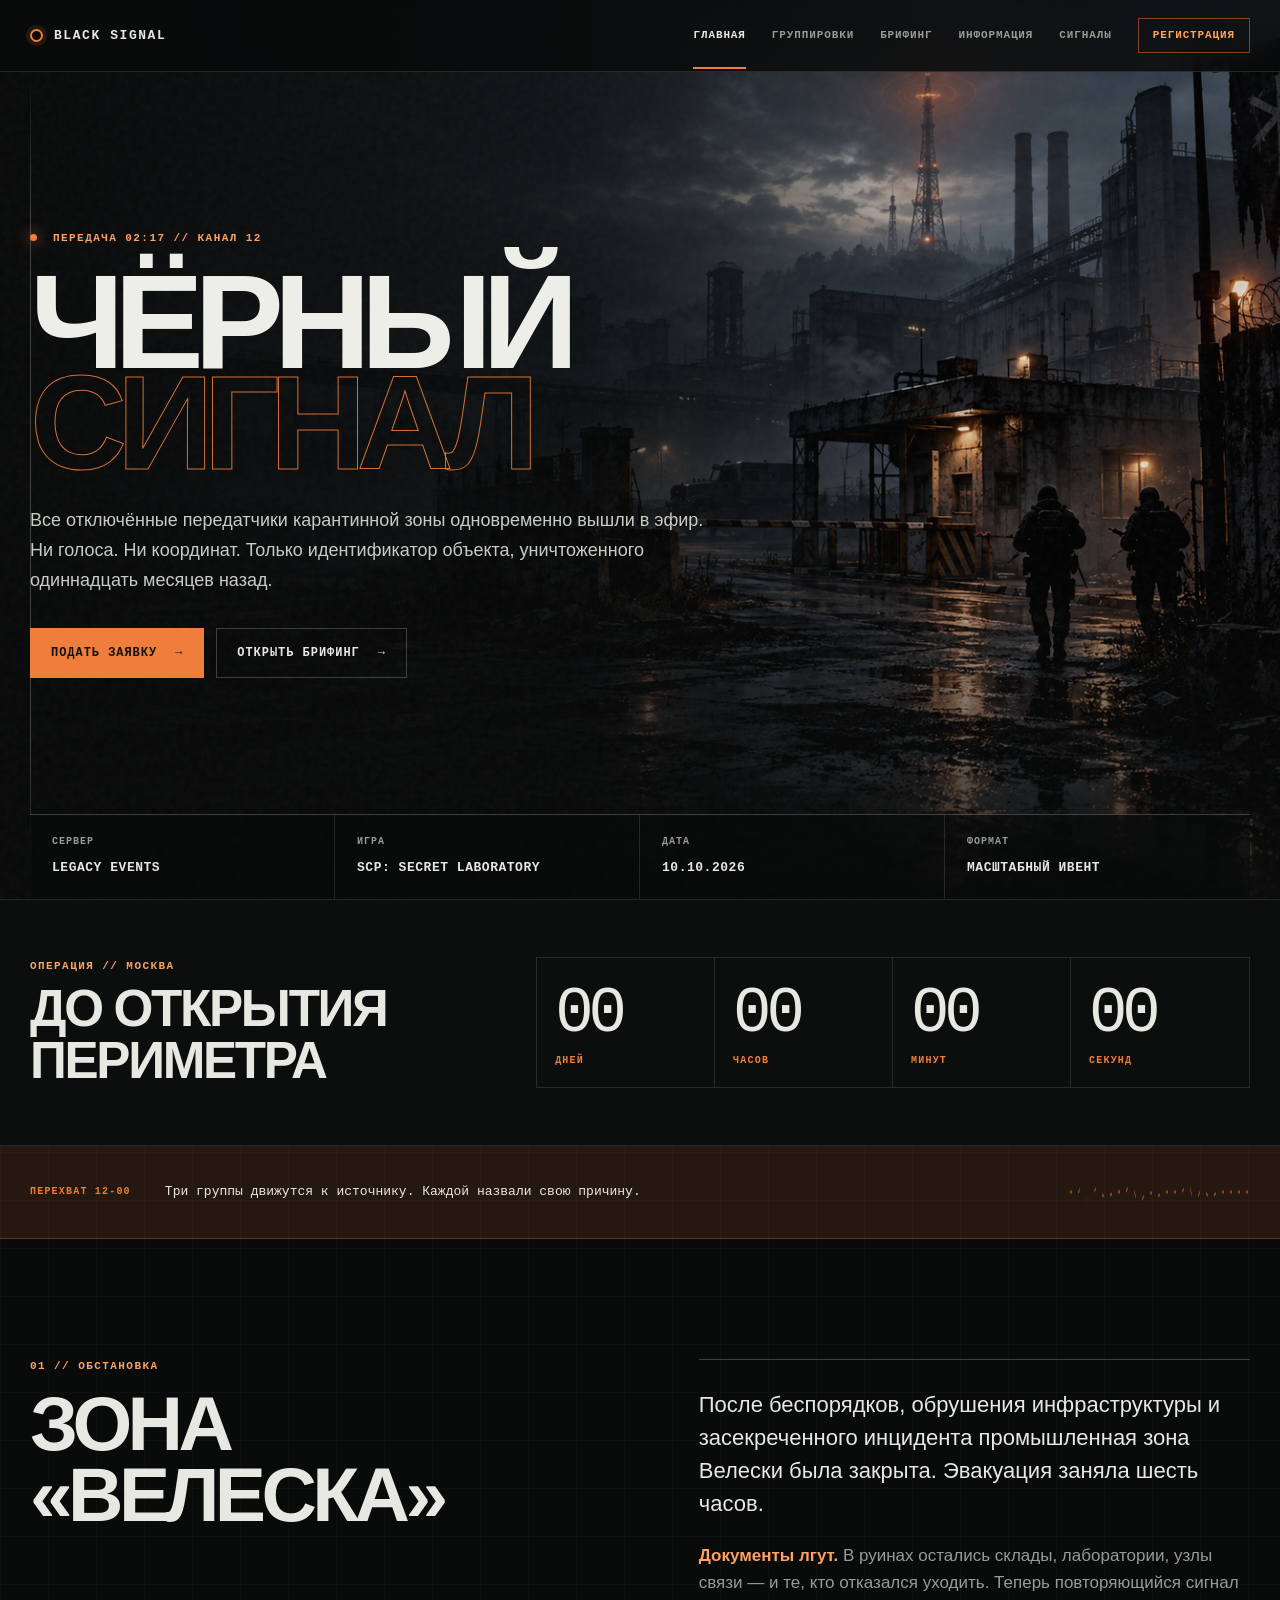
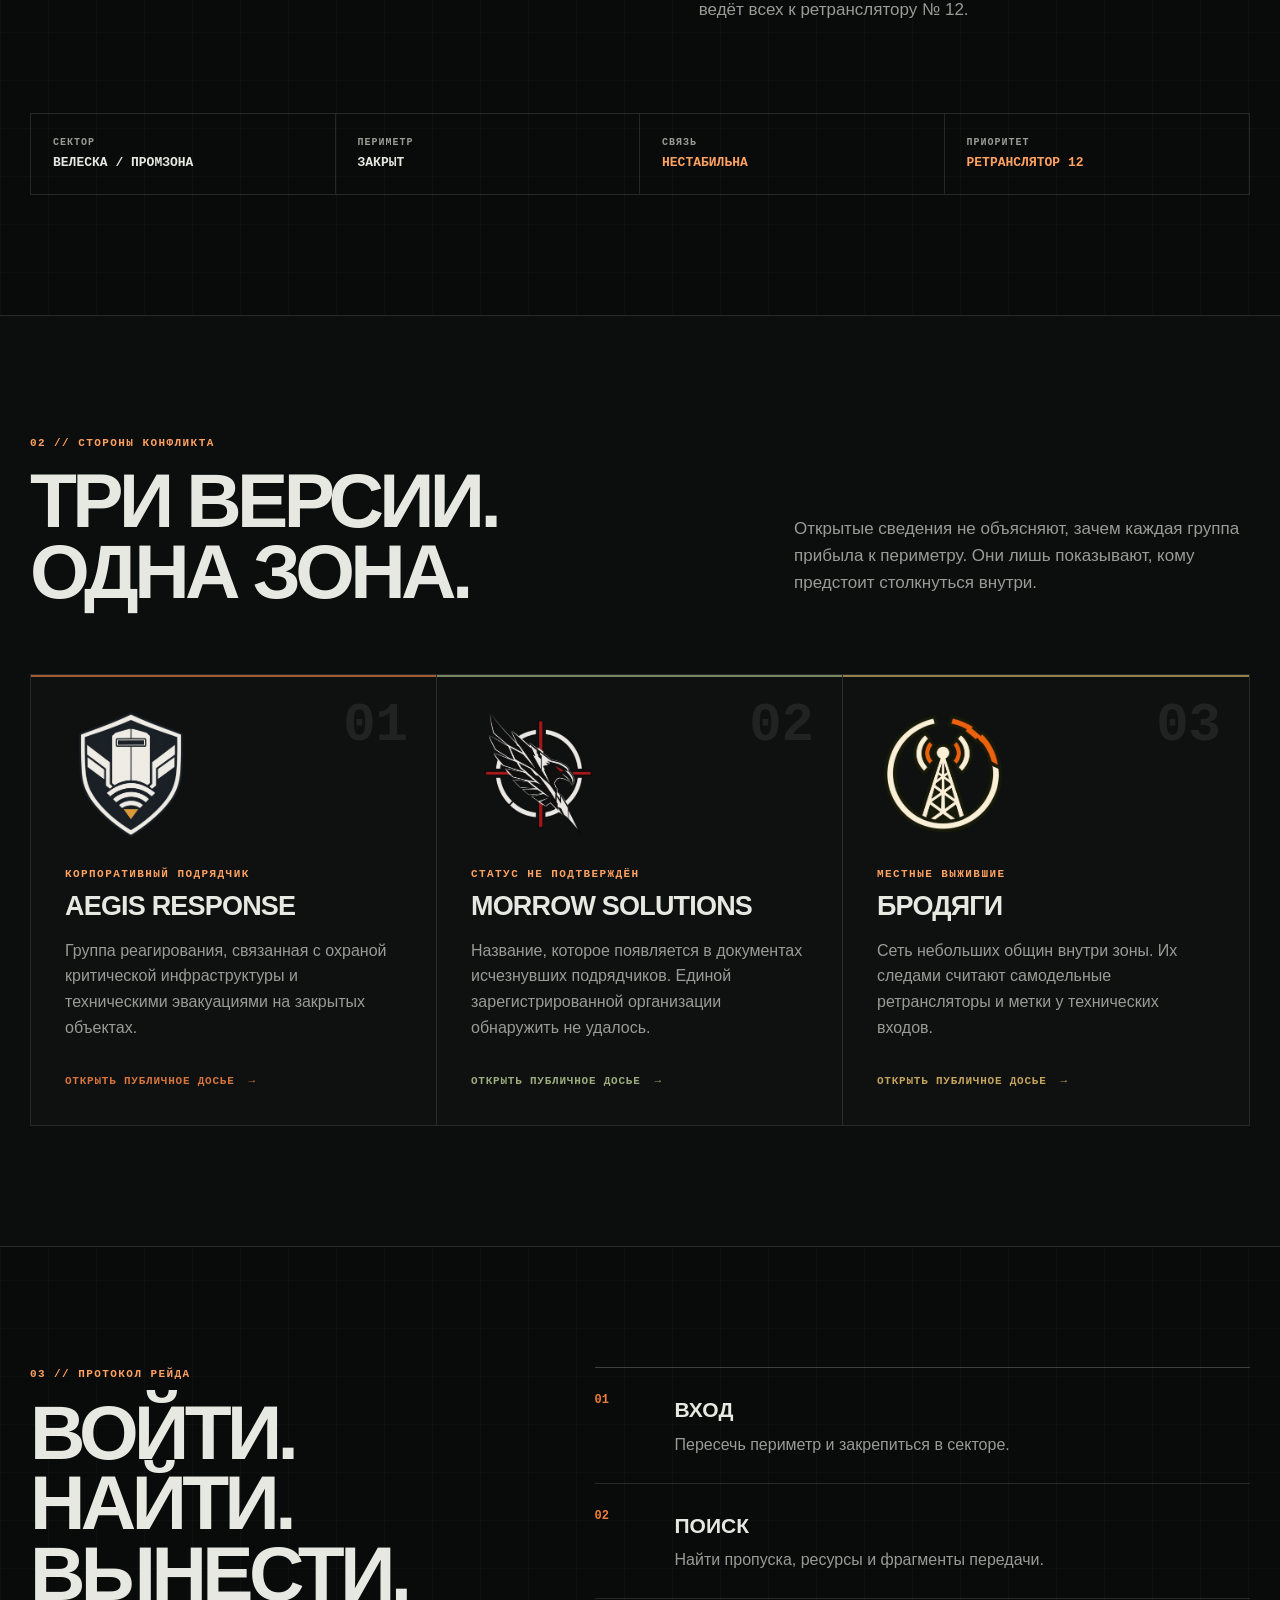
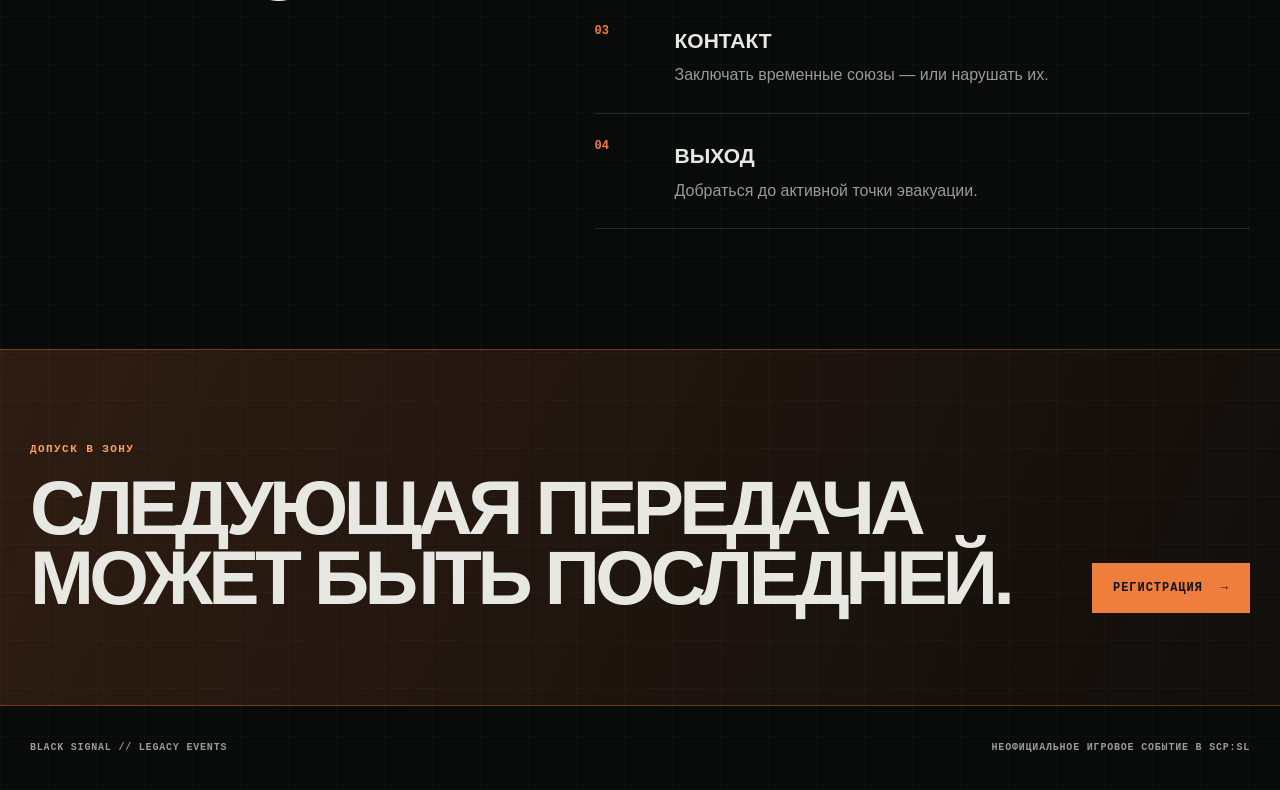
==== commit 70b549a6: "Add files via upload" ====
--- a/index.html
+++ b/index.html
@@ -69,7 +69,7 @@
     <aside class="transmission" aria-label="Перехваченная передача">
       <div class="shell transmission-inner">
         <span class="transmission-label">Перехват 12-00</span>
-        <p>Три группы движутся к источнику. Каждой назвали свою причину. <strong>Ни одной не сказали правду.</strong></p>
+        <p>Три группы движутся к источнику. Каждой назвали свою причину.</p>
         <span class="waveform" aria-hidden="true"></span>
       </div>
     </aside>
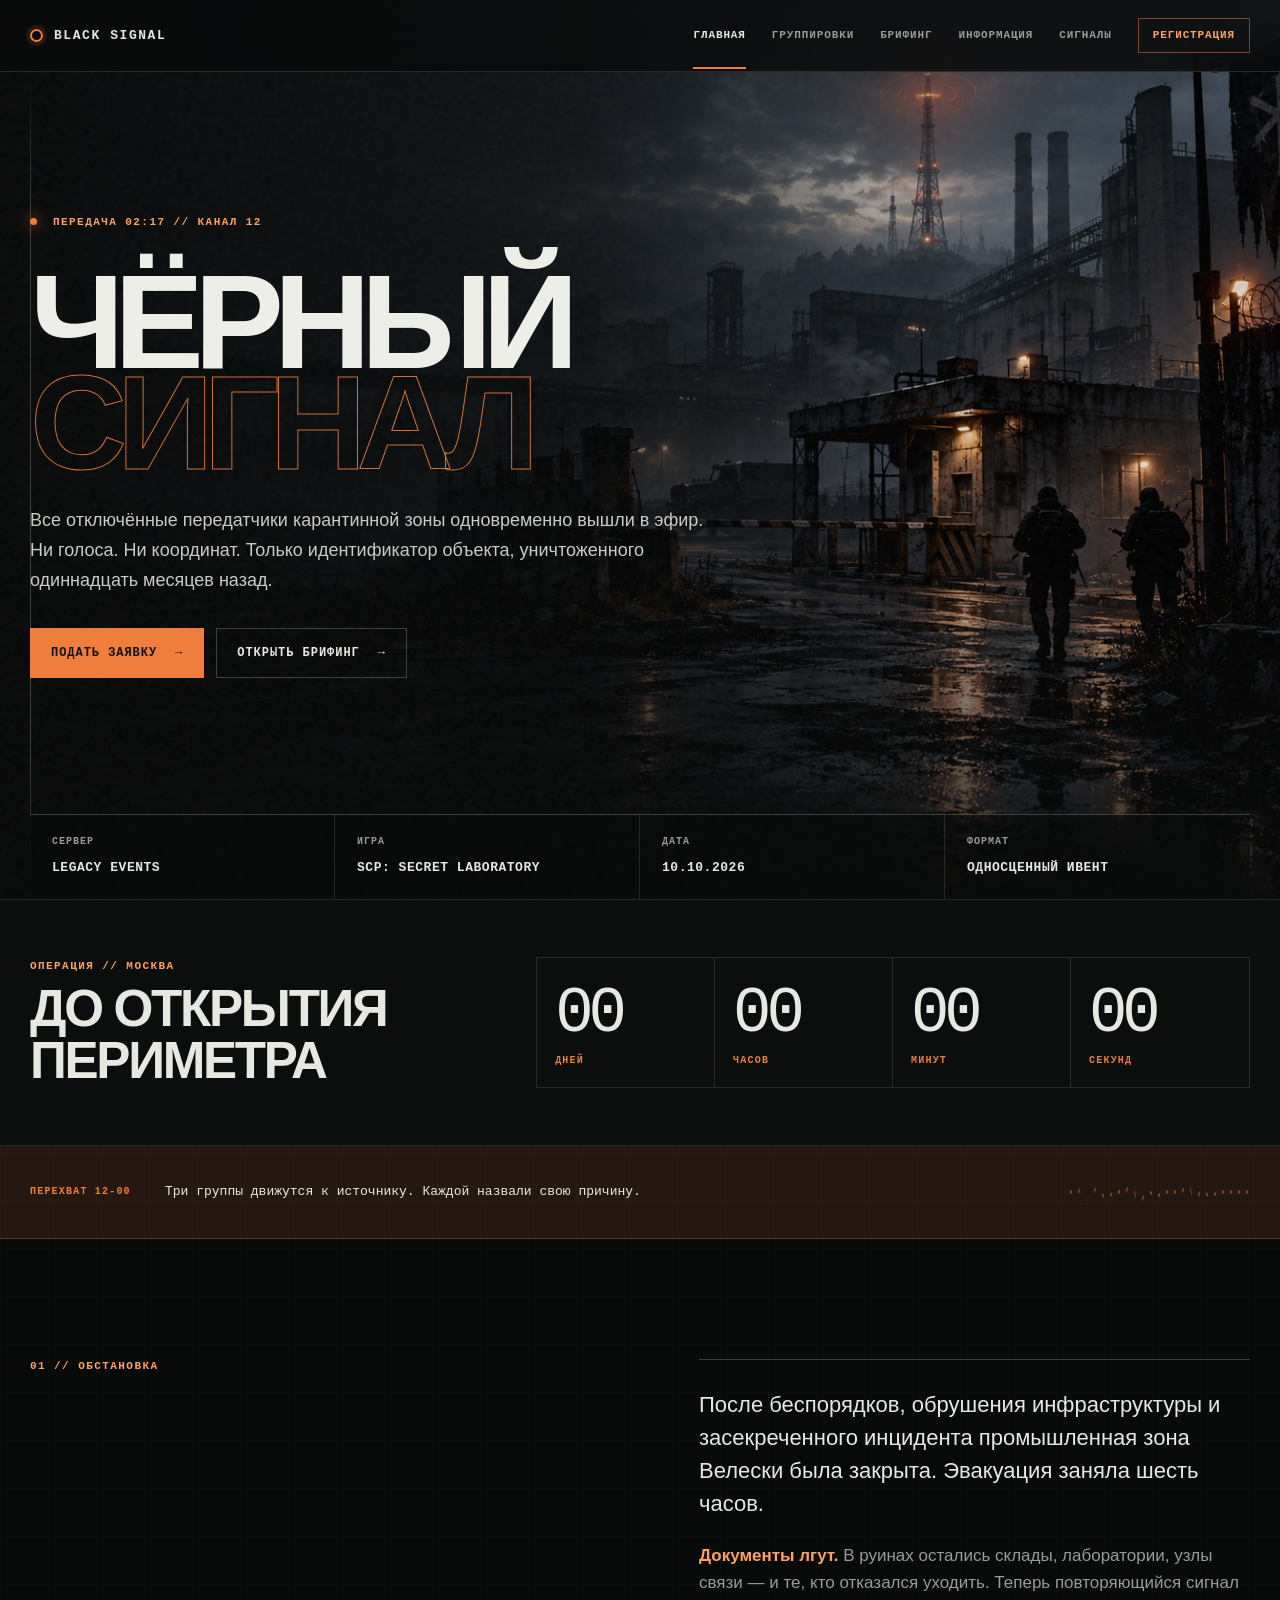
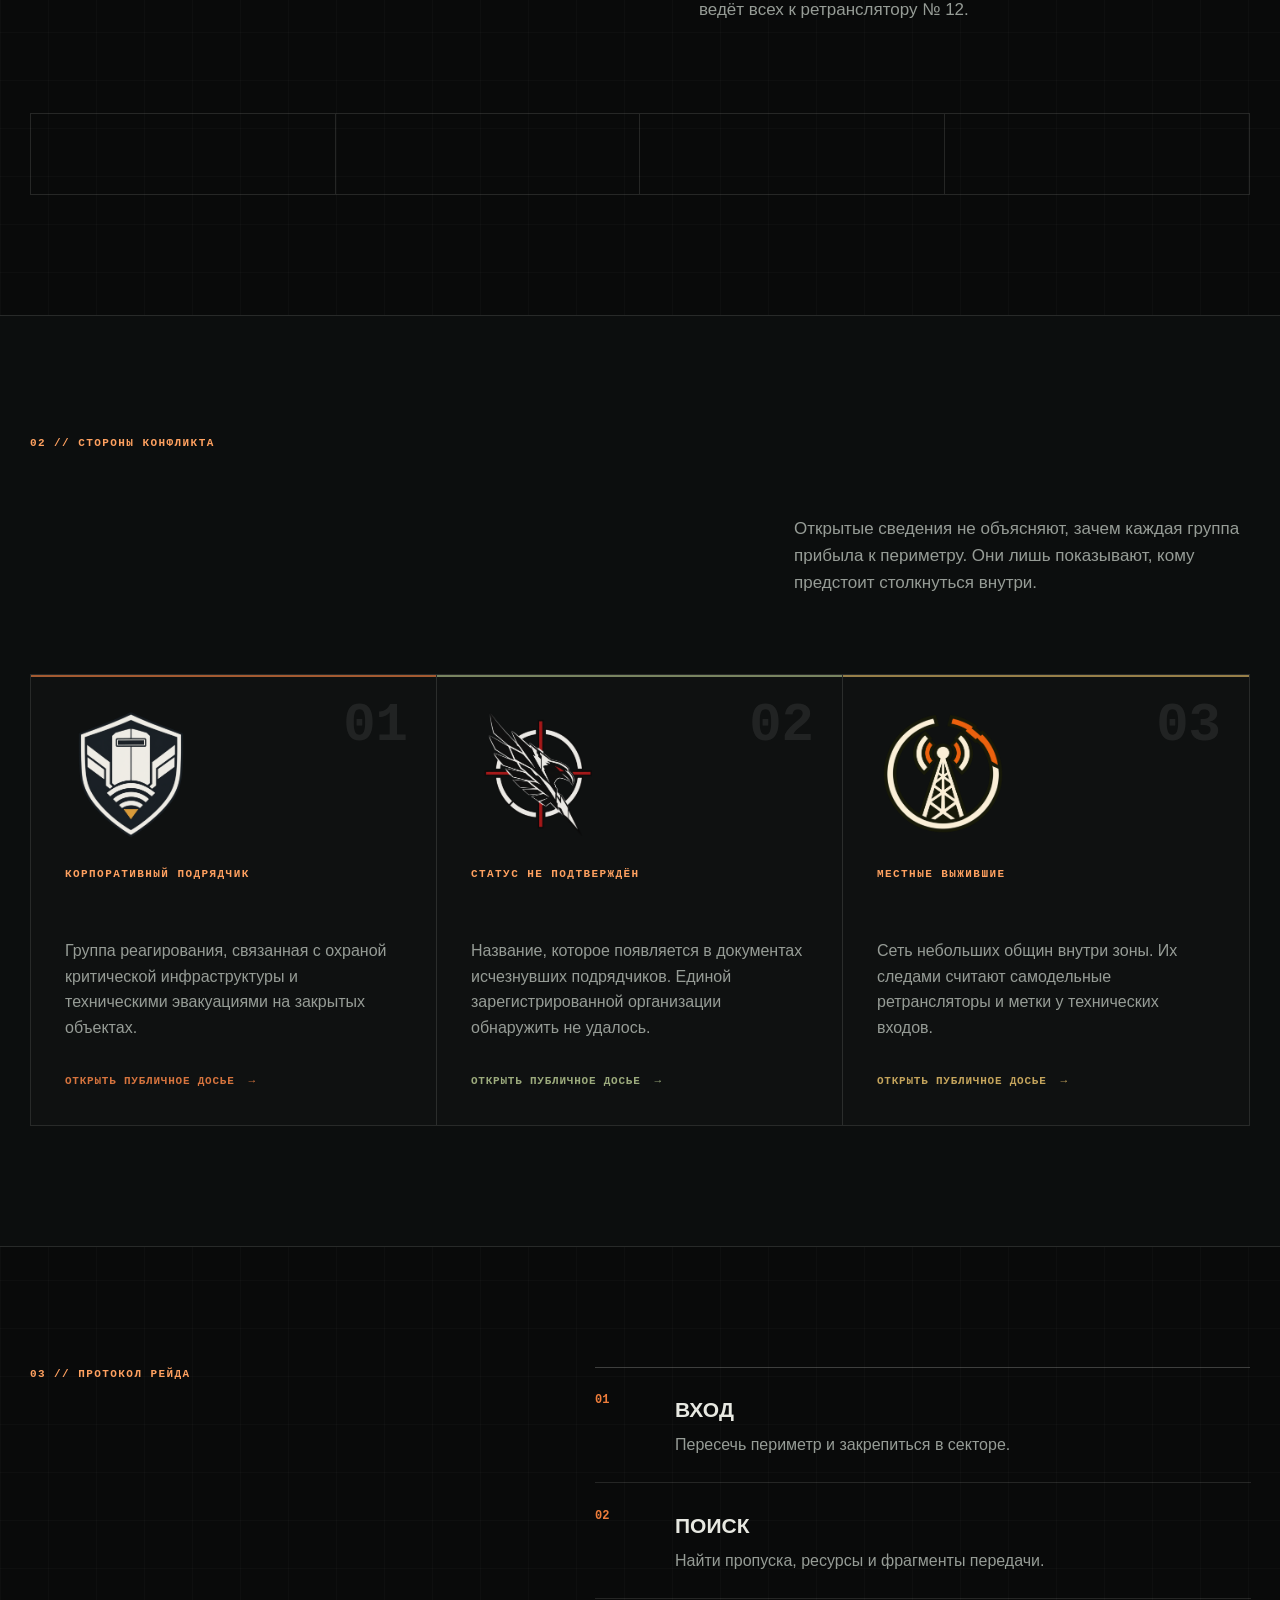
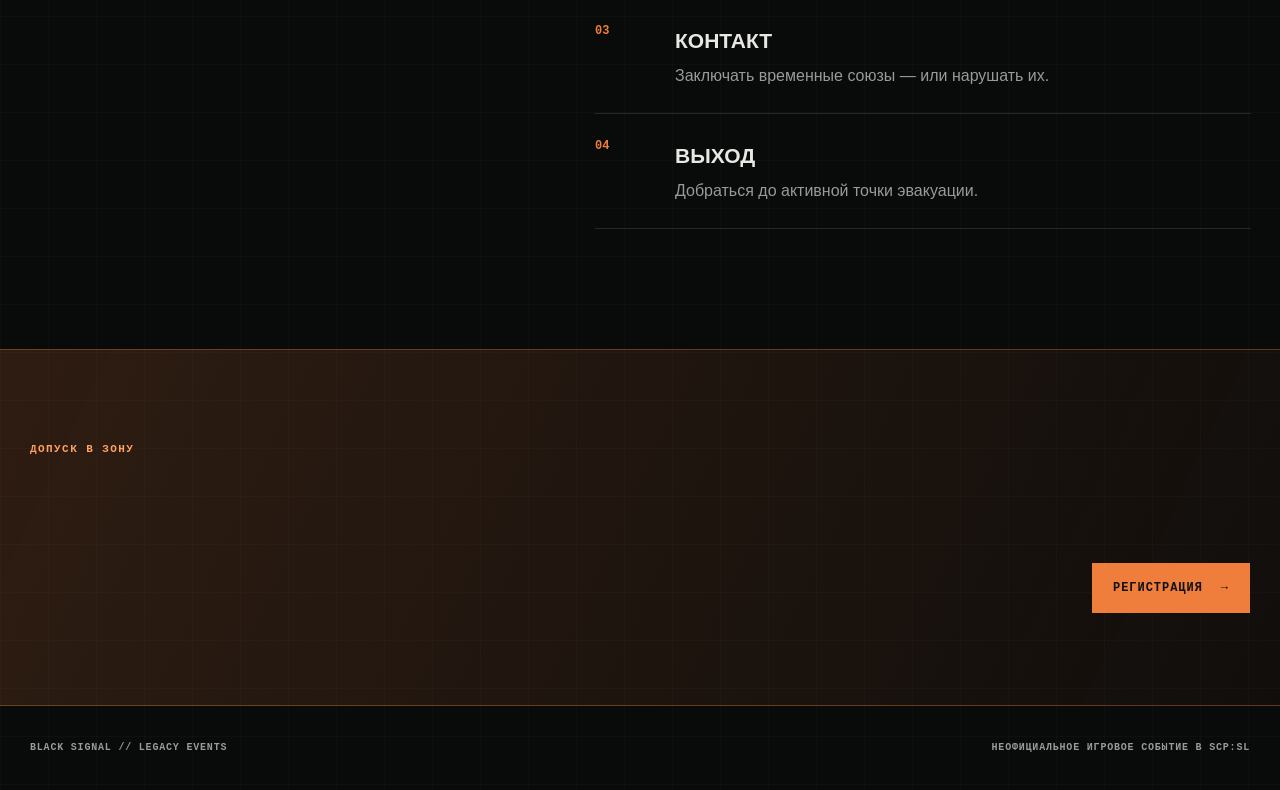
==== commit d77adf7e: "Add files via upload" ====
--- a/index.html
+++ b/index.html
@@ -4,7 +4,7 @@
   <meta charset="utf-8">
   <meta name="viewport" content="width=device-width, initial-scale=1">
   <meta name="theme-color" content="#0a0b0b">
-  <meta name="description" content="«Чёрный сигнал» — масштабный ивент в SCP: Secret Laboratory на сервере Legacy EVENTS.">
+  <meta name="description" content="«Чёрный сигнал» — односценный ивент в SCP: Secret Laboratory на сервере Legacy EVENTS.">
   <title>Чёрный сигнал — SCP:SL на Legacy EVENTS</title>
   <link rel="stylesheet" href="styles.css">
   <script src="script.js" defer></script>
@@ -47,7 +47,7 @@
         <div><span>Сервер</span><strong>Legacy EVENTS</strong></div>
         <div><span>Игра</span><strong>SCP: Secret Laboratory</strong></div>
         <div><span>Дата</span><strong>10.10.2026</strong></div>
-        <div><span>Формат</span><strong>Масштабный ивент</strong></div>
+        <div><span>Формат</span><strong>Односценный ивент</strong></div>
       </div>
     </section>
 
--- a/styles.css
+++ b/styles.css
@@ -196,6 +196,50 @@
   filter: saturate(.72) contrast(1.08);
 }
 
+body[data-page="home"].home-entering .site-header {
+  opacity: 0;
+  transform: translateY(-18px);
+}
+
+body[data-page="home"].home-entering .hero-image {
+  filter: saturate(.45) contrast(1.15) brightness(.55);
+  transform: scale(1.045);
+}
+
+body[data-page="home"].home-entering .hero-content > *,
+body[data-page="home"].home-entering .hero-meta {
+  opacity: 0;
+  transform: translateY(22px);
+}
+
+body[data-page="home"].home-entering .site-header,
+body[data-page="home"].home-entering .hero-image,
+body[data-page="home"].home-entering .hero-content > *,
+body[data-page="home"].home-entering .hero-meta {
+  transition-property: opacity, transform, filter;
+  transition-timing-function: cubic-bezier(.2,.75,.2,1);
+}
+
+body[data-page="home"].home-entering.is-ready .site-header,
+body[data-page="home"].home-entering.is-ready .hero-content > *,
+body[data-page="home"].home-entering.is-ready .hero-meta {
+  opacity: 1;
+  transform: translateY(0);
+}
+
+body[data-page="home"].home-entering.is-ready .hero-image {
+  filter: saturate(.72) contrast(1.08) brightness(1);
+  transform: scale(1);
+}
+
+body[data-page="home"].home-entering .site-header { transition-duration: .55s; }
+body[data-page="home"].home-entering .hero-image { transition-duration: 1.8s; }
+body[data-page="home"].home-entering .hero-content .eyebrow { transition-duration: .55s; transition-delay: .12s; }
+body[data-page="home"].home-entering .hero-content h1 { transition-duration: .8s; transition-delay: .22s; }
+body[data-page="home"].home-entering .hero-content .hero-lead { transition-duration: .65s; transition-delay: .46s; }
+body[data-page="home"].home-entering .hero-content .hero-actions { transition-duration: .65s; transition-delay: .6s; }
+body[data-page="home"].home-entering .hero-meta { transition-duration: .7s; transition-delay: .72s; }
+
 .hero-noise {
   position: absolute;
   inset: 0;
@@ -223,6 +267,11 @@
   font: 700 11px/1.4 var(--mono);
   letter-spacing: .13em;
   text-transform: uppercase;
+}
+
+.hero-content > .eyebrow {
+  position: relative;
+  top: -16px;
 }
 
 .status-dot {
@@ -303,6 +352,34 @@
   color: var(--accent-bright);
 }
 
+.reveal-copy {
+  opacity: 0;
+  filter: blur(5px);
+  transform: translateY(18px);
+  transition:
+    opacity .62s cubic-bezier(.2,.7,.2,1),
+    filter .62s cubic-bezier(.2,.7,.2,1),
+    transform .62s cubic-bezier(.2,.7,.2,1),
+    clip-path .72s cubic-bezier(.2,.7,.2,1);
+  transition-delay: var(--reveal-delay, 0ms);
+  will-change: opacity, filter, transform;
+}
+
+.reveal-copy.reveal-title {
+  clip-path: inset(0 0 92% 0);
+  transform: translateY(28px);
+}
+
+.reveal-copy.is-visible {
+  opacity: 1;
+  filter: blur(0);
+  transform: translateY(0);
+}
+
+.reveal-copy.reveal-title.is-visible {
+  clip-path: inset(0 0 0 0);
+}
+
 .hero-meta {
   position: absolute;
   right: 0;
@@ -368,9 +445,20 @@
 }
 
 .countdown > div {
+  position: relative;
   min-width: 0;
   padding: 24px 18px 21px;
+  overflow: hidden;
   border-right: 1px solid var(--line);
+}
+
+.countdown > div::after {
+  position: absolute;
+  inset: 0;
+  background: linear-gradient(90deg, transparent, rgba(239,125,59,.17), transparent);
+  content: "";
+  pointer-events: none;
+  transform: translateX(-110%);
 }
 
 .countdown > div:last-child {
@@ -381,6 +469,20 @@
   display: block;
   font: 500 clamp(2.6rem, 5vw, 5rem)/1 var(--mono);
   letter-spacing: -.08em;
+  transition: color .24s ease, text-shadow .24s ease;
+}
+
+.countdown.is-decoding strong {
+  color: var(--accent-bright);
+  text-shadow: 0 0 20px rgba(239,125,59,.34);
+}
+
+.countdown.is-decoding > div::after {
+  animation: decode-scan .62s linear infinite;
+}
+
+.countdown > div.is-resolved strong {
+  animation: digit-lock .34s steps(2, end) both;
 }
 
 .countdown span {
@@ -1146,6 +1248,15 @@
 
 @keyframes pulse {
   50% { opacity: .35; box-shadow: 0 0 4px var(--accent); }
+}
+
+@keyframes decode-scan {
+  to { transform: translateX(110%); }
+}
+
+@keyframes digit-lock {
+  45% { color: #fff; text-shadow: 0 0 26px rgba(239,125,59,.75); }
+  100% { color: var(--text); text-shadow: none; }
 }
 
 @media (max-width: 900px) {
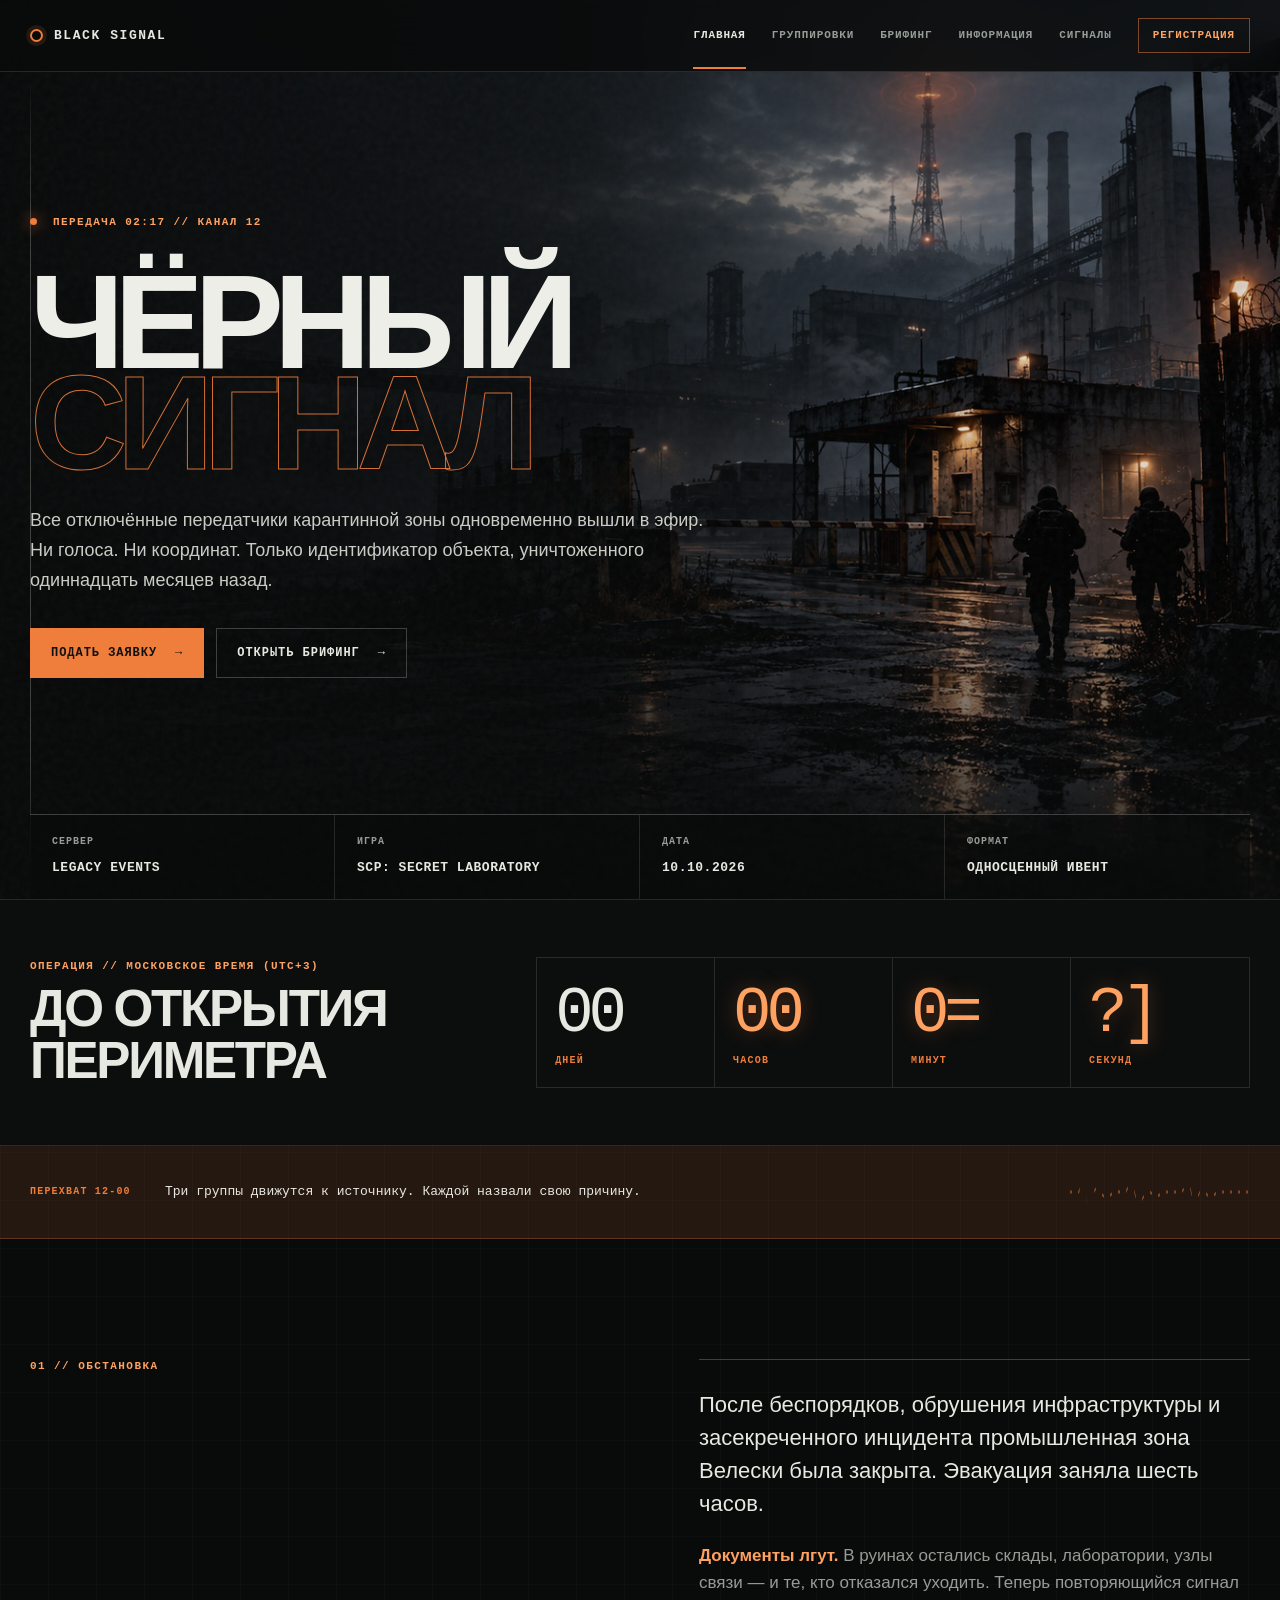
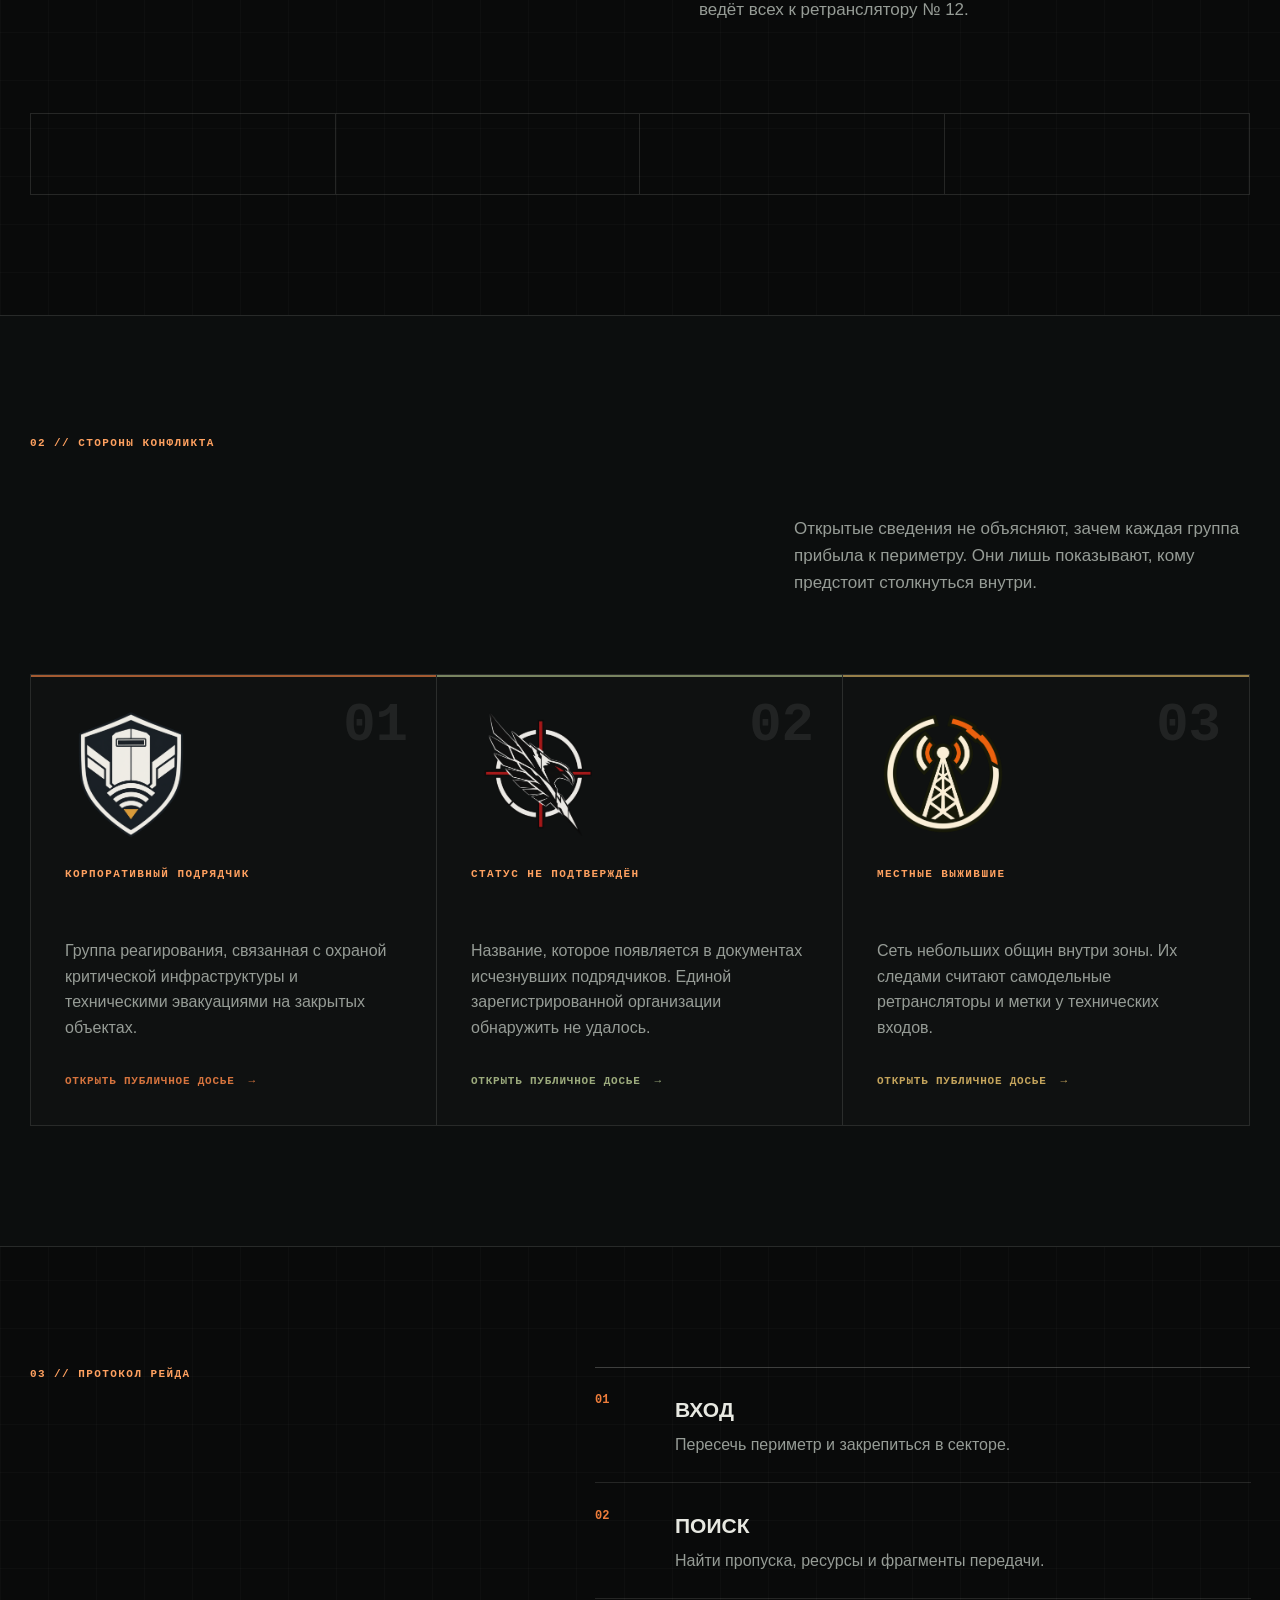
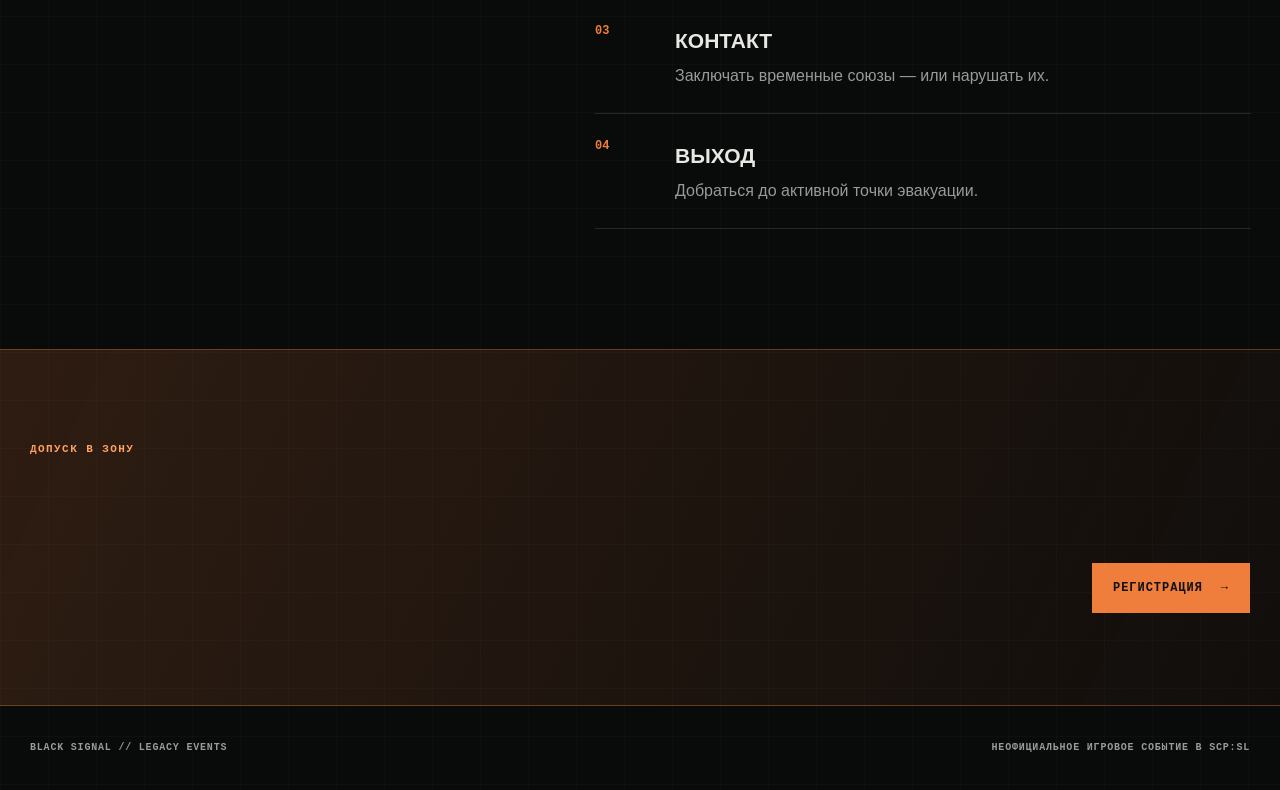
==== commit 6ee72b43: "Add files via upload" ====
--- a/index.html
+++ b/index.html
@@ -54,7 +54,7 @@
     <section class="countdown-section" aria-labelledby="countdown-title">
       <div class="shell countdown-layout">
         <div>
-          <p class="section-code">Операция // Москва</p>
+          <p class="section-code">Операция // Московское время (UTC+3)</p>
           <h2 id="countdown-title">До открытия периметра</h2>
         </div>
         <div class="countdown" data-countdown="2026-10-09T21:00:00Z" aria-live="polite">
--- a/styles.css
+++ b/styles.css
@@ -927,6 +927,170 @@
   margin-top: 50px;
 }
 
+.side-choice-grid {
+  display: grid;
+  grid-template-columns: repeat(2, minmax(0, 1fr));
+  margin-top: 50px;
+  border: 1px solid var(--line);
+}
+
+.side-choice {
+  --side-accent: var(--accent);
+  position: relative;
+  min-width: 0;
+  padding: 42px;
+  overflow: hidden;
+  border-right: 1px solid var(--line);
+  background: linear-gradient(145deg, rgba(255,255,255,.025), transparent 48%);
+}
+
+.side-choice:last-child {
+  border-right: 0;
+}
+
+.side-choice::before {
+  position: absolute;
+  inset: 0 0 auto;
+  height: 3px;
+  background: var(--side-accent);
+  content: "";
+}
+
+.side-choice--pmc {
+  --side-accent: #79a9c4;
+}
+
+.side-choice--scav {
+  --side-accent: var(--accent);
+  background:
+    linear-gradient(145deg, rgba(239,125,59,.055), transparent 45%),
+    rgba(255,255,255,.012);
+}
+
+.side-choice__top {
+  display: flex;
+  min-height: 102px;
+  align-items: center;
+  gap: 24px;
+}
+
+.side-emblems {
+  display: flex;
+  flex: 0 0 120px;
+  align-items: center;
+}
+
+.side-emblems img {
+  width: 72px;
+  height: 72px;
+  object-fit: contain;
+}
+
+.side-emblems img + img {
+  margin-left: -24px;
+}
+
+.side-emblems--single img {
+  width: 88px;
+  height: 88px;
+}
+
+.side-roster {
+  display: block;
+  margin-top: 8px;
+  color: var(--muted);
+  font: 700 12px/1.45 var(--mono);
+  letter-spacing: .04em;
+  text-transform: uppercase;
+}
+
+.side-choice h2 {
+  margin: 34px 0 22px;
+  font-size: clamp(2.8rem, 4.5vw, 5.1rem);
+  line-height: .9;
+  letter-spacing: -.055em;
+  text-transform: uppercase;
+}
+
+.side-choice--pmc h2 {
+  color: #dceaf1;
+}
+
+.side-intro {
+  min-height: 116px;
+  margin: 0 0 32px;
+  color: #c3c8c4;
+  font-size: 17px;
+}
+
+.gameplay-loop {
+  margin: 0;
+  padding: 0;
+  border-top: 1px solid var(--line);
+  list-style: none;
+}
+
+.gameplay-loop li {
+  display: grid;
+  grid-template-columns: 40px 1fr;
+  padding: 22px 0;
+  border-bottom: 1px solid var(--line);
+  gap: 15px;
+}
+
+.gameplay-loop li > span {
+  color: var(--side-accent);
+  font: 700 11px/1.5 var(--mono);
+}
+
+.gameplay-loop strong {
+  font-size: 17px;
+  text-transform: uppercase;
+}
+
+.gameplay-loop p {
+  margin: 6px 0 0;
+  color: var(--muted);
+}
+
+.fit-note {
+  margin-top: 28px;
+  padding: 20px 22px;
+  border-left: 2px solid var(--side-accent);
+  background: rgba(255,255,255,.025);
+}
+
+.fit-note span {
+  color: var(--side-accent);
+  font: 700 10px/1 var(--mono);
+  letter-spacing: .12em;
+  text-transform: uppercase;
+}
+
+.fit-note p {
+  margin: 8px 0 0;
+  color: #d5d8d2;
+  font-size: 16px;
+  font-weight: 600;
+  line-height: 1.5;
+}
+
+.side-action {
+  display: inline-flex;
+  margin-top: 28px;
+  align-items: center;
+  gap: 16px;
+  color: var(--side-accent);
+  font: 700 11px/1 var(--mono);
+  letter-spacing: .08em;
+  text-decoration: none;
+  text-transform: uppercase;
+}
+
+.side-action:hover {
+  color: var(--text);
+}
+
 .phase-list {
   display: grid;
   gap: 0;
@@ -1331,6 +1495,23 @@
     grid-template-columns: 1fr;
   }
 
+  .side-choice-grid {
+    grid-template-columns: 1fr;
+  }
+
+  .side-choice {
+    border-right: 0;
+    border-bottom: 1px solid var(--line);
+  }
+
+  .side-choice:last-child {
+    border-bottom: 0;
+  }
+
+  .side-intro {
+    min-height: 0;
+  }
+
   .registration-intro {
     gap: 45px;
   }
@@ -1414,6 +1595,33 @@
 
   .button {
     width: 100%;
+  }
+
+  .side-choice {
+    padding: 30px 24px;
+  }
+
+  .side-choice__top {
+    min-height: 86px;
+    gap: 14px;
+  }
+
+  .side-emblems {
+    flex-basis: 92px;
+  }
+
+  .side-emblems img {
+    width: 58px;
+    height: 58px;
+  }
+
+  .side-emblems--single img {
+    width: 72px;
+    height: 72px;
+  }
+
+  .side-choice h2 {
+    font-size: clamp(2.65rem, 14vw, 4rem);
   }
 
   .hero-meta {
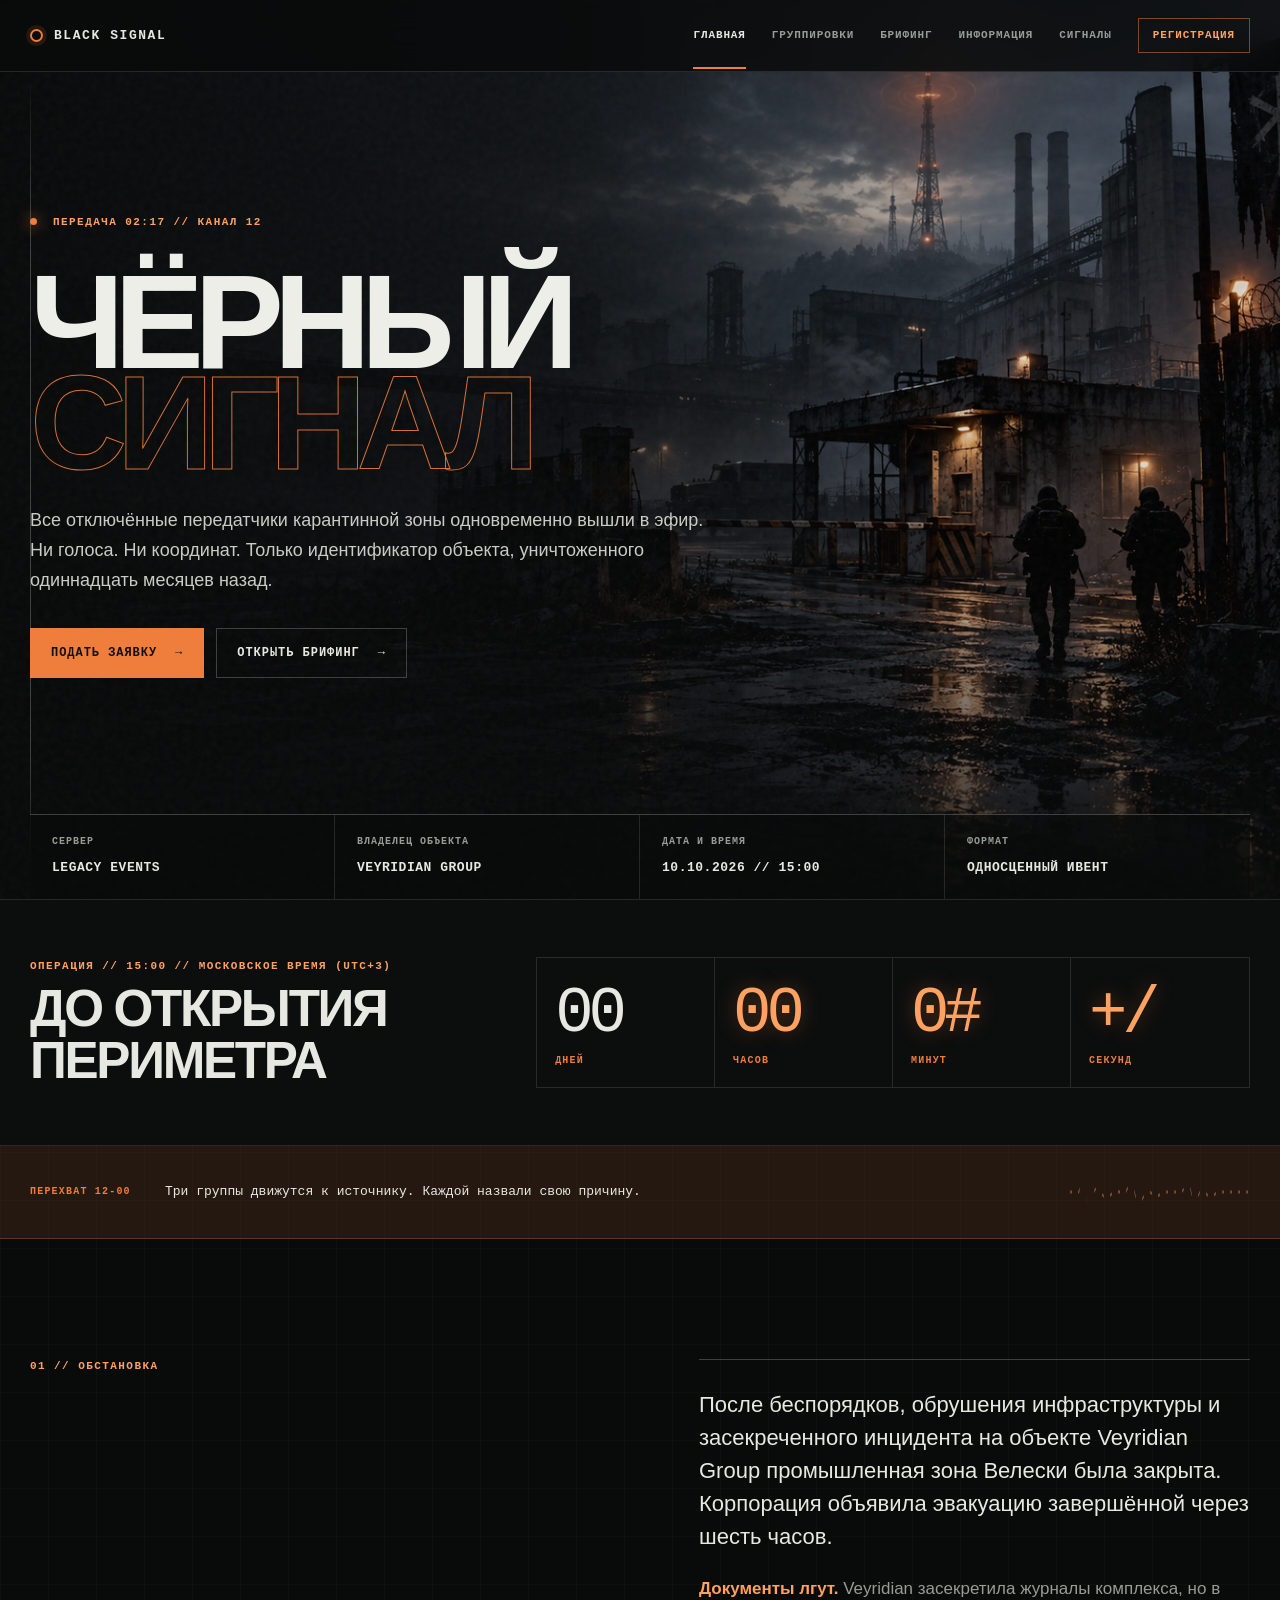
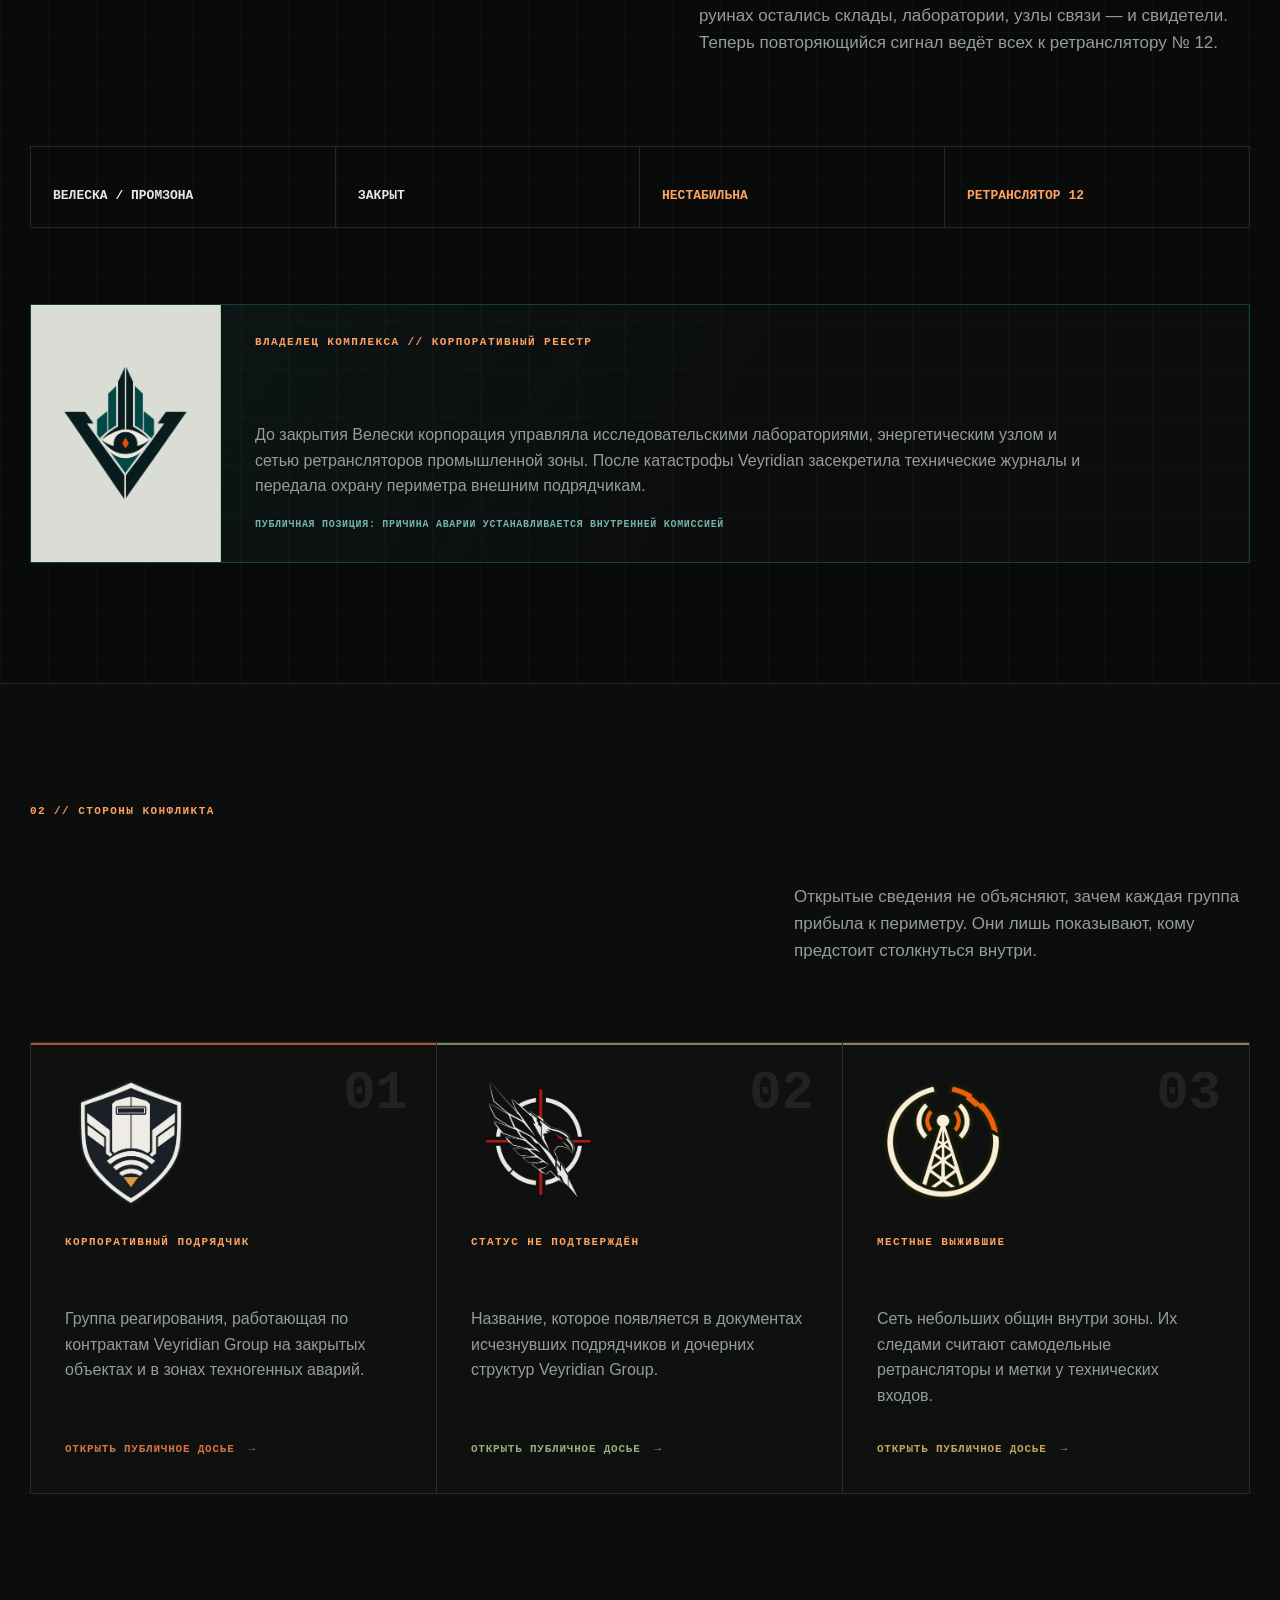
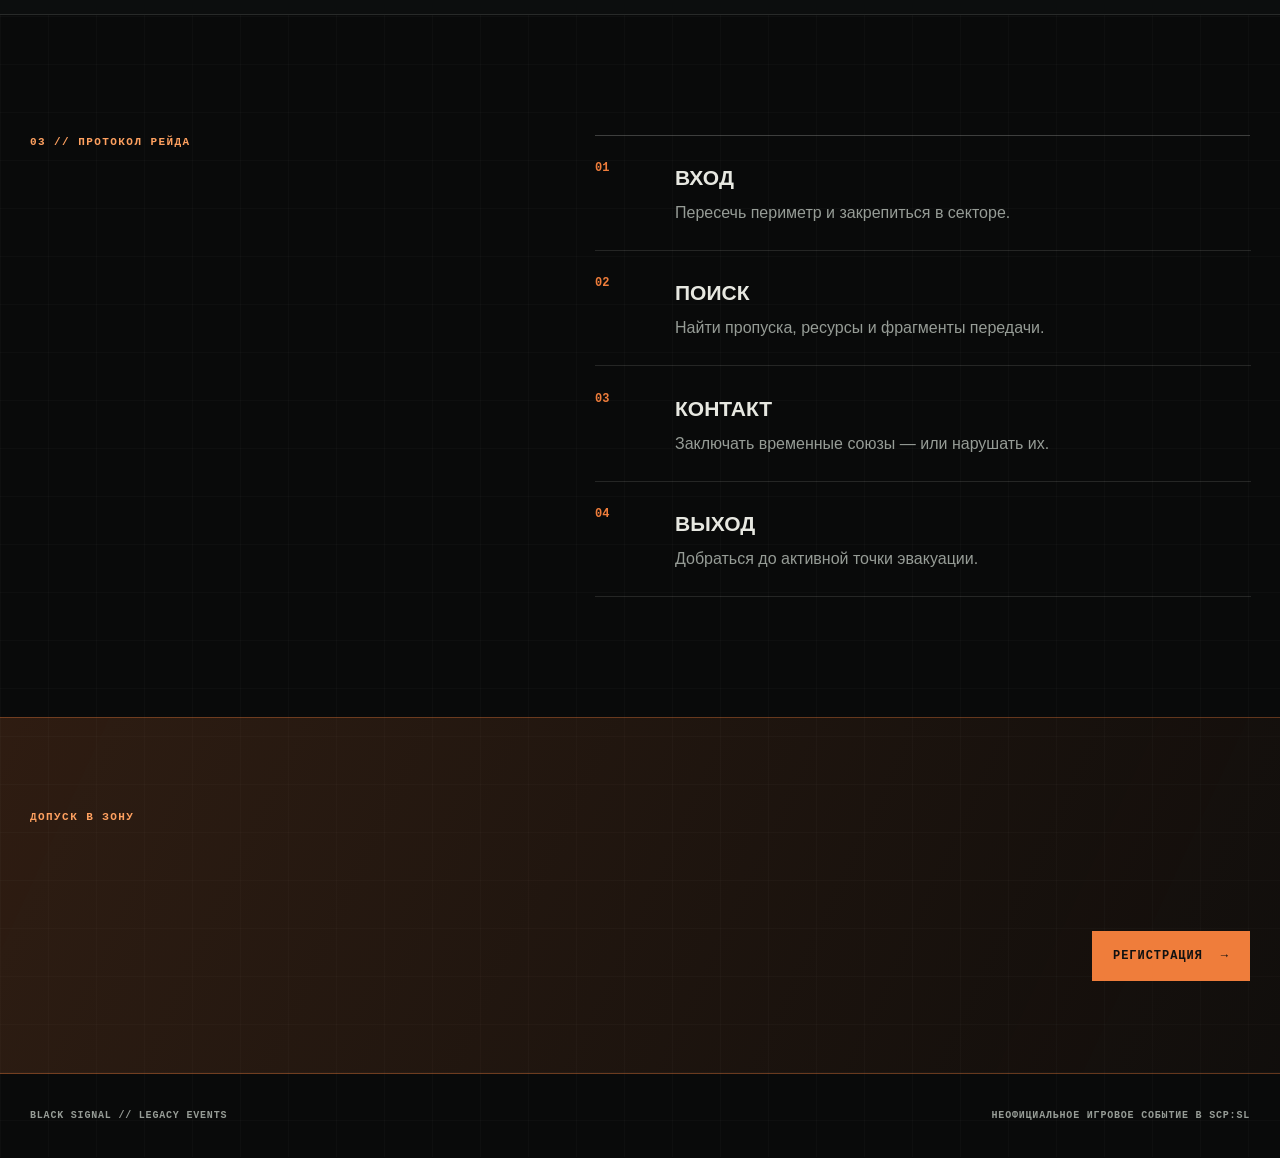
==== commit 8106100f: "Add files via upload" ====
--- a/index.html
+++ b/index.html
@@ -45,8 +45,8 @@
       </div>
       <div class="hero-meta shell" aria-label="Основные данные события">
         <div><span>Сервер</span><strong>Legacy EVENTS</strong></div>
-        <div><span>Игра</span><strong>SCP: Secret Laboratory</strong></div>
-        <div><span>Дата</span><strong>10.10.2026</strong></div>
+        <div><span>Владелец объекта</span><strong>Veyridian Group</strong></div>
+        <div><span>Дата и время</span><strong>10.10.2026 // 15:00</strong></div>
         <div><span>Формат</span><strong>Односценный ивент</strong></div>
       </div>
     </section>
@@ -54,10 +54,10 @@
     <section class="countdown-section" aria-labelledby="countdown-title">
       <div class="shell countdown-layout">
         <div>
-          <p class="section-code">Операция // Московское время (UTC+3)</p>
+          <p class="section-code">Операция // 15:00 // Московское время (UTC+3)</p>
           <h2 id="countdown-title">До открытия периметра</h2>
         </div>
-        <div class="countdown" data-countdown="2026-10-09T21:00:00Z" aria-live="polite">
+        <div class="countdown" data-countdown="2026-10-10T12:00:00Z" aria-live="polite">
           <div><strong data-unit="days">00</strong><span>дней</span></div>
           <div><strong data-unit="hours">00</strong><span>часов</span></div>
           <div><strong data-unit="minutes">00</strong><span>минут</span></div>
@@ -80,8 +80,8 @@
         <h2>Зона «Велеска»</h2>
       </div>
       <div class="situation-copy">
-        <p class="lead">После беспорядков, обрушения инфраструктуры и засекреченного инцидента промышленная зона Велески была закрыта. Эвакуация заняла шесть часов.</p>
-        <p><strong>Документы лгут.</strong> В руинах остались склады, лаборатории, узлы связи — и те, кто отказался уходить. Теперь повторяющийся сигнал ведёт всех к ретранслятору № 12.</p>
+        <p class="lead">После беспорядков, обрушения инфраструктуры и засекреченного инцидента на объекте Veyridian Group промышленная зона Велески была закрыта. Корпорация объявила эвакуацию завершённой через шесть часов.</p>
+        <p><strong>Документы лгут.</strong> Veyridian засекретила журналы комплекса, но в руинах остались склады, лаборатории, узлы связи — и свидетели. Теперь повторяющийся сигнал ведёт всех к ретранслятору № 12.</p>
       </div>
       <dl class="data-grid">
         <div><dt>Сектор</dt><dd>Велеска / промзона</dd></div>
@@ -89,6 +89,17 @@
         <div><dt>Связь</dt><dd class="alert">Нестабильна</dd></div>
         <div><dt>Приоритет</dt><dd class="alert">Ретранслятор 12</dd></div>
       </dl>
+      <article class="corporate-record" aria-labelledby="veyridian-title">
+        <div class="corporate-record__mark">
+          <img src="assets/veyridian-group-logo.png" alt="Эмблема Veyridian Group">
+        </div>
+        <div class="corporate-record__body">
+          <p class="section-code">Владелец комплекса // Корпоративный реестр</p>
+          <h3 id="veyridian-title">Veyridian Group</h3>
+          <p>До закрытия Велески корпорация управляла исследовательскими лабораториями, энергетическим узлом и сетью ретрансляторов промышленной зоны. После катастрофы Veyridian засекретила технические журналы и передала охрану периметра внешним подрядчикам.</p>
+          <span>Публичная позиция: причина аварии устанавливается внутренней комиссией</span>
+        </div>
+      </article>
     </section>
 
     <section class="section factions-section">
@@ -107,7 +118,7 @@
             <img src="assets/faction-aegis-icon.png" alt="Эмблема Aegis Response">
             <p class="section-code">Корпоративный подрядчик</p>
             <h3>Aegis Response</h3>
-            <p>Группа реагирования, связанная с охраной критической инфраструктуры и техническими эвакуациями на закрытых объектах.</p>
+            <p>Группа реагирования, работающая по контрактам Veyridian Group на закрытых объектах и в зонах техногенных аварий.</p>
             <a href="factions.html#aegis">Открыть публичное досье <span>→</span></a>
           </article>
           <article class="faction-card faction-morrow">
@@ -115,7 +126,7 @@
             <img src="assets/faction-morrow-icon.png" alt="Эмблема Morrow Solutions">
             <p class="section-code">Статус не подтверждён</p>
             <h3>Morrow Solutions</h3>
-            <p>Название, которое появляется в документах исчезнувших подрядчиков. Единой зарегистрированной организации обнаружить не удалось.</p>
+            <p>Название, которое появляется в документах исчезнувших подрядчиков и дочерних структур Veyridian Group.</p>
             <a href="factions.html#morrow">Открыть публичное досье <span>→</span></a>
           </article>
           <article class="faction-card faction-brodyagi">
--- a/styles.css
+++ b/styles.css
@@ -599,6 +599,60 @@
   color: var(--accent-bright);
 }
 
+.corporate-record {
+  display: grid;
+  grid-column: 1 / -1;
+  grid-template-columns: 190px 1fr;
+  margin-top: 28px;
+  border: 1px solid rgba(38,150,139,.34);
+  background:
+    linear-gradient(120deg, rgba(17,104,99,.12), transparent 58%),
+    rgba(255,255,255,.012);
+}
+
+.corporate-record__mark {
+  display: flex;
+  min-height: 190px;
+  padding: 25px;
+  align-items: center;
+  justify-content: center;
+  border-right: 1px solid rgba(38,150,139,.28);
+  background: #d9ddd6;
+}
+
+.corporate-record__mark img {
+  width: 142px;
+  height: 142px;
+  object-fit: contain;
+}
+
+.corporate-record__body {
+  padding: 30px 34px;
+}
+
+.corporate-record__body h3 {
+  margin: 9px 0 13px;
+  font-size: 31px;
+  letter-spacing: -.035em;
+  text-transform: uppercase;
+}
+
+.corporate-record__body > p:not(.section-code) {
+  max-width: 850px;
+  margin: 0;
+  color: var(--muted);
+  font-size: 16px;
+}
+
+.corporate-record__body > span {
+  display: block;
+  margin-top: 18px;
+  color: #71b5aa;
+  font: 700 10px/1.5 var(--mono);
+  letter-spacing: .07em;
+  text-transform: uppercase;
+}
+
 .factions-section {
   border-block: 1px solid var(--line);
   background: #0c0e0e;
@@ -890,6 +944,23 @@
 
 .notice p {
   margin: 0;
+}
+
+.corporate-notice {
+  display: grid;
+  grid-template-columns: 82px 1fr;
+  align-items: center;
+  gap: 26px;
+  border-color: rgba(38,150,139,.34);
+  background: rgba(17,104,99,.08);
+}
+
+.corporate-notice img {
+  width: 82px;
+  height: 82px;
+  padding: 8px;
+  object-fit: contain;
+  background: #d9ddd6;
 }
 
 .brief-grid {
@@ -1516,6 +1587,19 @@
     gap: 45px;
   }
 
+  .corporate-record {
+    grid-template-columns: 150px 1fr;
+  }
+
+  .corporate-record__mark {
+    min-height: 170px;
+  }
+
+  .corporate-record__mark img {
+    width: 118px;
+    height: 118px;
+  }
+
   .countdown-layout {
     padding-block: 58px;
     gap: 34px;
@@ -1658,6 +1742,26 @@
   .brief-grid,
   .info-board {
     grid-template-columns: 1fr;
+  }
+
+  .corporate-record,
+  .corporate-notice {
+    grid-template-columns: 1fr;
+  }
+
+  .corporate-record__mark {
+    min-height: 150px;
+    border-right: 0;
+    border-bottom: 1px solid rgba(38,150,139,.28);
+  }
+
+  .corporate-record__body {
+    padding: 26px 24px;
+  }
+
+  .corporate-notice img {
+    width: 92px;
+    height: 92px;
   }
 
   .data-grid div,
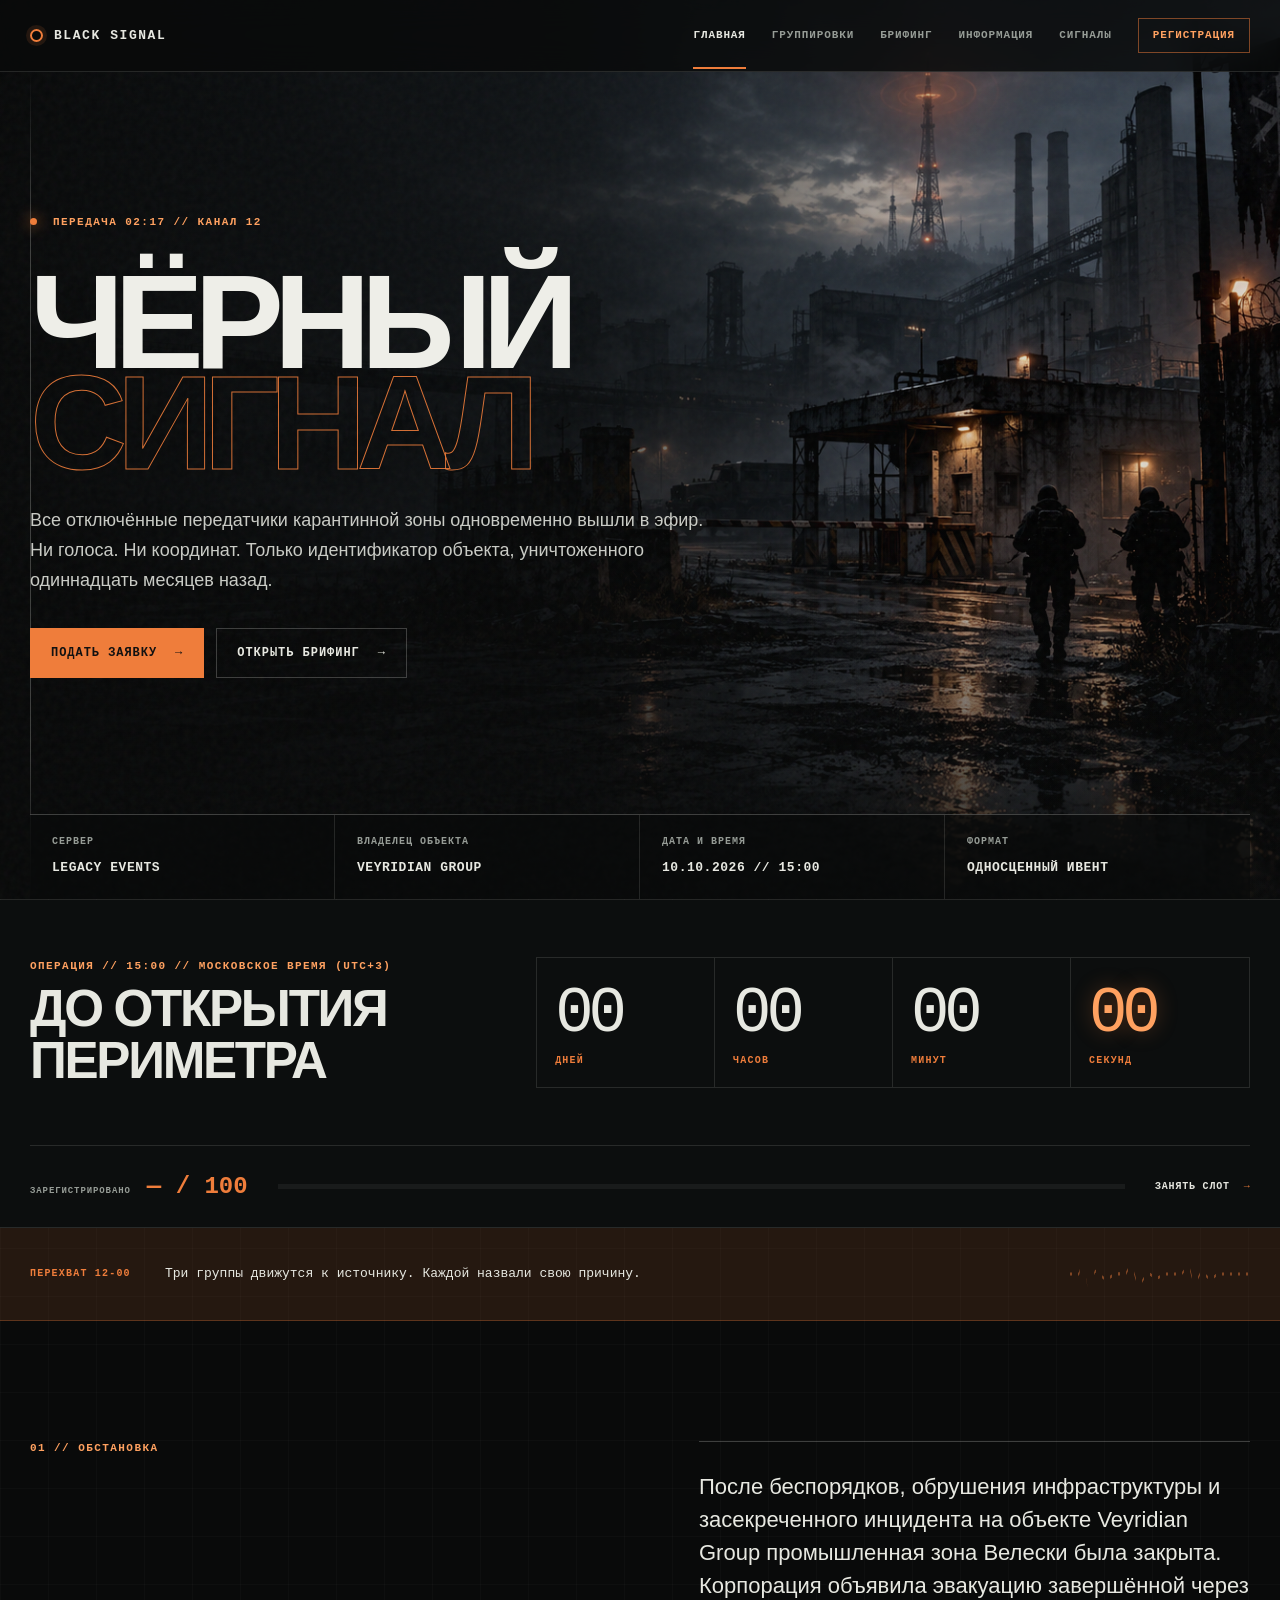
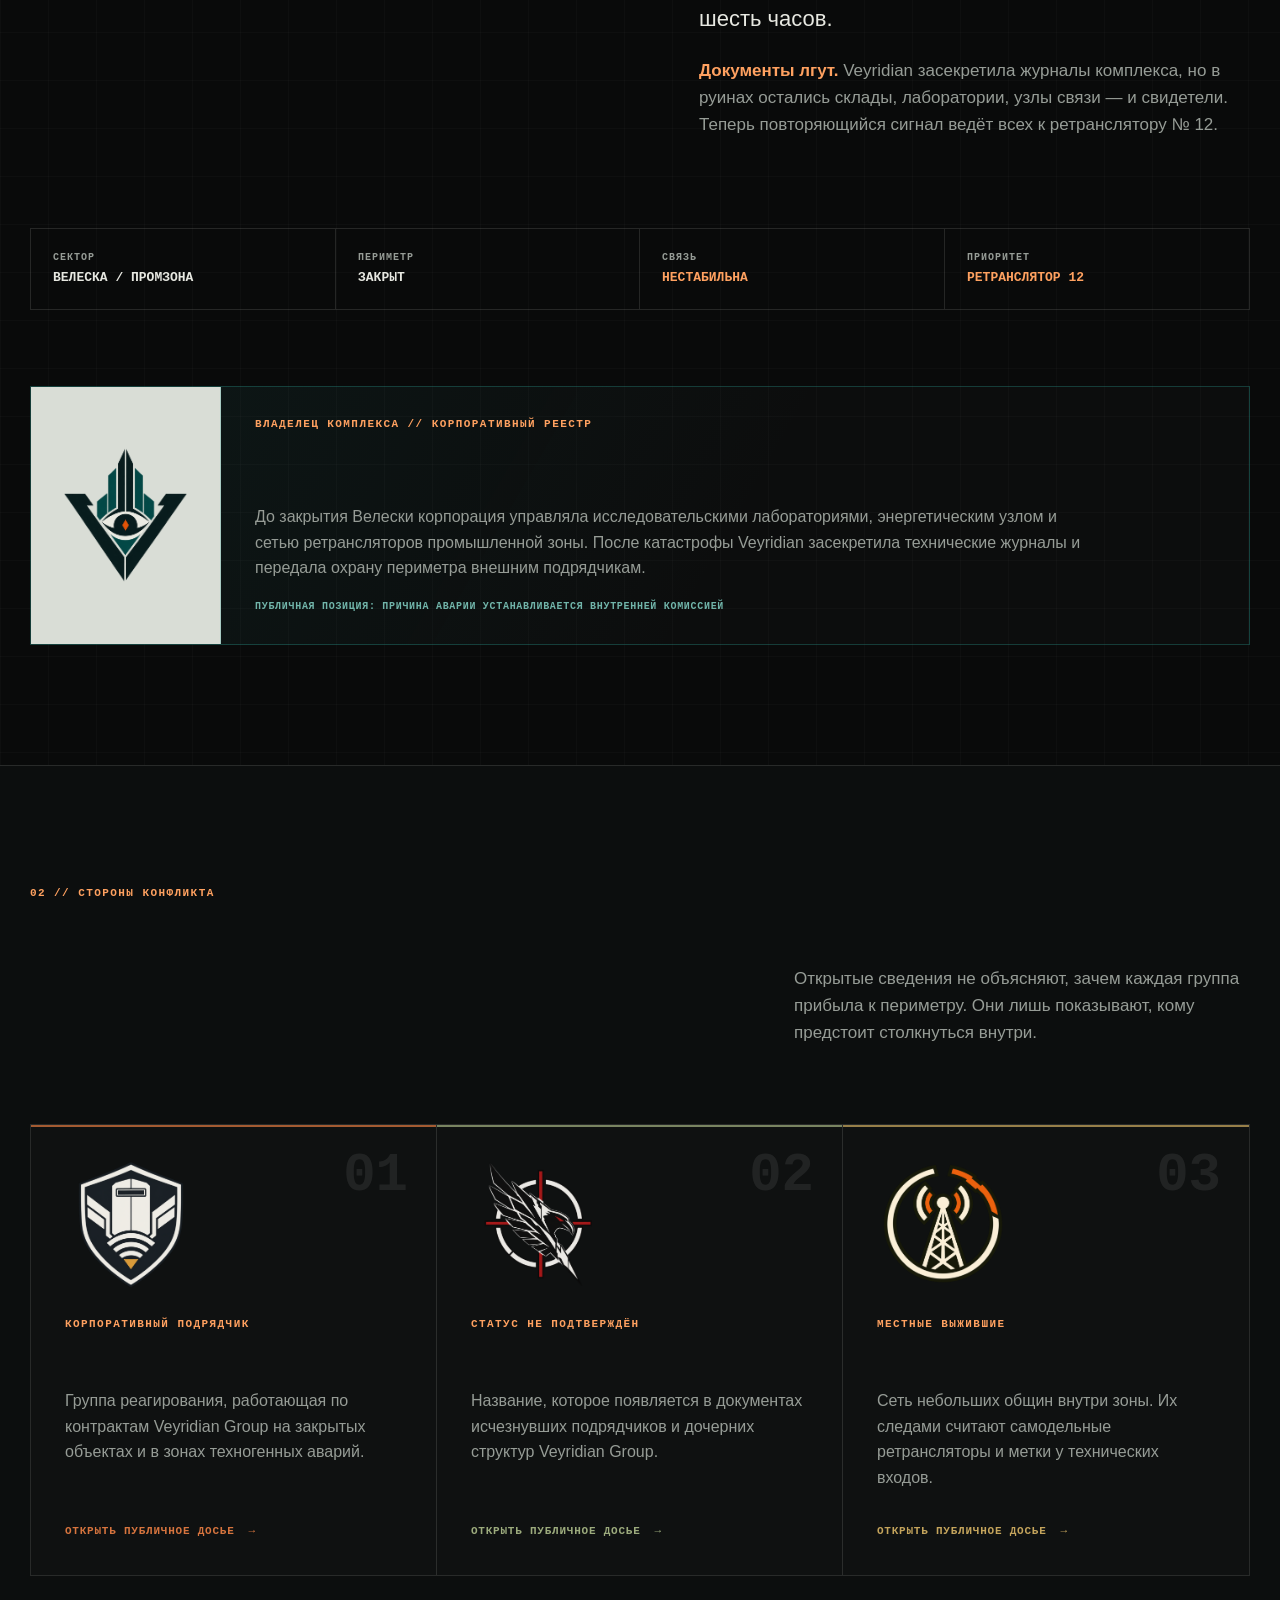
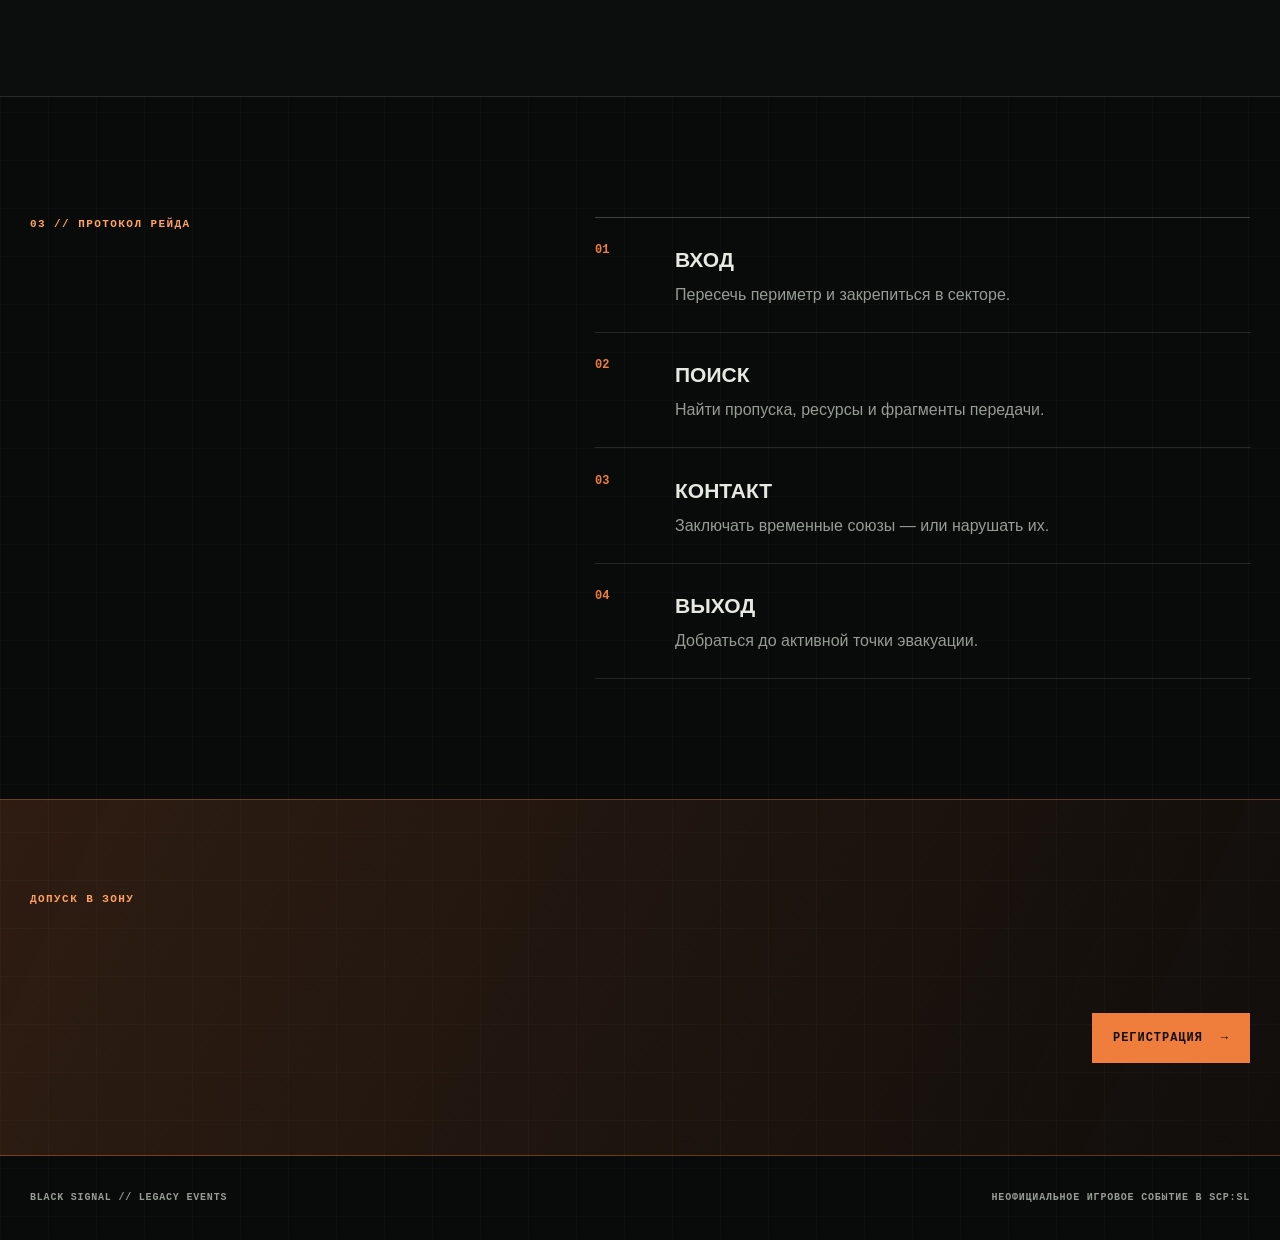
==== commit 575bfdd2: "Add files via upload" ====
--- a/index.html
+++ b/index.html
@@ -63,6 +63,14 @@
           <div><strong data-unit="minutes">00</strong><span>минут</span></div>
           <div><strong data-unit="seconds">00</strong><span>секунд</span></div>
         </div>
+      </div>
+      <div class="shell home-registration-meter" data-registration-stats data-endpoint="https://script.google.com/macros/s/AKfycbwKIbrm6loNioOR3aS_c6IDMuwUCfBCawTLfQnXDzD3SDL8itsCltqgksUVVeJTScEsjg/exec">
+        <div class="home-registration-meter__count">
+          <span>Зарегистрировано</span>
+          <strong><b data-stat="total">—</b> / 100</strong>
+        </div>
+        <div class="home-registration-meter__track" aria-hidden="true"><i data-bar="capacity"></i></div>
+        <a href="register.html">Занять слот <span>→</span></a>
       </div>
     </section>
 
--- a/styles.css
+++ b/styles.css
@@ -494,6 +494,66 @@
   text-transform: uppercase;
 }
 
+.home-registration-meter {
+  display: grid;
+  grid-template-columns: auto minmax(160px, 1fr) auto;
+  min-height: 82px;
+  align-items: center;
+  gap: 30px;
+  border-top: 1px solid var(--line);
+}
+
+.home-registration-meter__count {
+  display: flex;
+  align-items: baseline;
+  gap: 16px;
+}
+
+.home-registration-meter__count > span {
+  color: var(--muted);
+  font: 700 9px var(--mono);
+  letter-spacing: .1em;
+  text-transform: uppercase;
+}
+
+.home-registration-meter__count strong {
+  color: var(--accent);
+  font: 700 24px var(--mono);
+  white-space: nowrap;
+}
+
+.home-registration-meter__count b {
+  font: inherit;
+}
+
+.home-registration-meter__track {
+  height: 5px;
+  overflow: hidden;
+  background: rgba(255,255,255,.055);
+}
+
+.home-registration-meter__track i {
+  display: block;
+  width: 0;
+  height: 100%;
+  background: var(--accent);
+  box-shadow: 0 0 18px rgba(239,125,59,.32);
+  transition: width .8s cubic-bezier(.22,1,.36,1);
+}
+
+.home-registration-meter > a {
+  color: #e6e6df;
+  font: 700 10px var(--mono);
+  letter-spacing: .08em;
+  text-decoration: none;
+  text-transform: uppercase;
+}
+
+.home-registration-meter > a span {
+  margin-left: 7px;
+  color: var(--accent);
+}
+
 .transmission {
   overflow: hidden;
   border-bottom: 1px solid rgba(239,125,59,.28);
@@ -1430,6 +1490,102 @@
 .registration-card__body .button {
   width: auto;
   min-width: 250px;
+}
+
+.registration-stats {
+  margin-top: 22px;
+  border: 1px solid var(--line-strong);
+  background:
+    linear-gradient(90deg, rgba(239,125,59,.055), transparent 40%),
+    rgba(11,13,13,.82);
+}
+
+.registration-stats__head {
+  display: grid;
+  grid-template-columns: 1fr auto;
+  gap: 40px;
+  padding: 34px 38px;
+  align-items: end;
+  border-bottom: 1px solid var(--line);
+}
+
+.registration-stats__head h2 {
+  margin: 10px 0 0;
+  font-size: clamp(2rem, 4vw, 3.8rem);
+  line-height: .92;
+  letter-spacing: -.045em;
+  text-transform: uppercase;
+}
+
+.registration-total {
+  min-width: 178px;
+  padding-left: 24px;
+  border-left: 1px solid var(--line);
+  text-align: right;
+}
+
+.registration-total span {
+  display: block;
+  margin-bottom: 7px;
+  color: var(--muted);
+  font: 700 9px var(--mono);
+  letter-spacing: .1em;
+  text-transform: uppercase;
+}
+
+.registration-total strong {
+  color: var(--accent);
+  font: 700 26px var(--mono);
+}
+
+.registration-total b {
+  font: inherit;
+}
+
+.registration-bars {
+  display: grid;
+  gap: 24px;
+  padding: 34px 38px 28px;
+}
+
+.registration-bar > div {
+  display: flex;
+  gap: 20px;
+  align-items: baseline;
+  justify-content: space-between;
+  font: 700 11px var(--mono);
+  letter-spacing: .045em;
+  text-transform: uppercase;
+}
+
+.registration-bar strong {
+  color: #f1f1ea;
+  font-size: 16px;
+}
+
+.registration-bar > i {
+  display: block;
+  height: 5px;
+  margin-top: 10px;
+  overflow: hidden;
+  background: rgba(255,255,255,.055);
+}
+
+.registration-bar > i > b {
+  display: block;
+  width: 0;
+  height: 100%;
+  background: var(--accent);
+  box-shadow: 0 0 18px rgba(239,125,59,.32);
+  transition: width .8s cubic-bezier(.22,1,.36,1);
+}
+
+.registration-bar[data-side="brodyagi"] > i > b {
+  background: var(--green);
+}
+
+.registration-bar[data-side="morrow"] > i > b {
+  background: #9b8174;
 }
 
 .wip-page {
@@ -1605,6 +1761,17 @@
     gap: 34px;
   }
 
+  .home-registration-meter {
+    grid-template-columns: 1fr auto;
+    padding-block: 20px;
+    gap: 15px 24px;
+  }
+
+  .home-registration-meter__track {
+    grid-column: 1 / -1;
+    grid-row: 2;
+  }
+
   .transmission-inner {
     grid-template-columns: 1fr;
     padding-block: 24px;
@@ -1852,6 +2019,32 @@
   .registration-card__body .button {
     width: 100%;
   }
+
+  .registration-stats {
+    border-inline: 0;
+  }
+
+  .registration-stats__head {
+    grid-template-columns: 1fr;
+    gap: 24px;
+    padding: 28px 24px;
+  }
+
+  .registration-total {
+    padding: 18px 0 0;
+    border-top: 1px solid var(--line);
+    border-left: 0;
+    text-align: left;
+  }
+
+  .registration-bars {
+    padding: 28px 24px 24px;
+  }
+
+  .registration-bar > div {
+    align-items: flex-start;
+  }
+
 }
 
 @media (prefers-reduced-motion: reduce) {
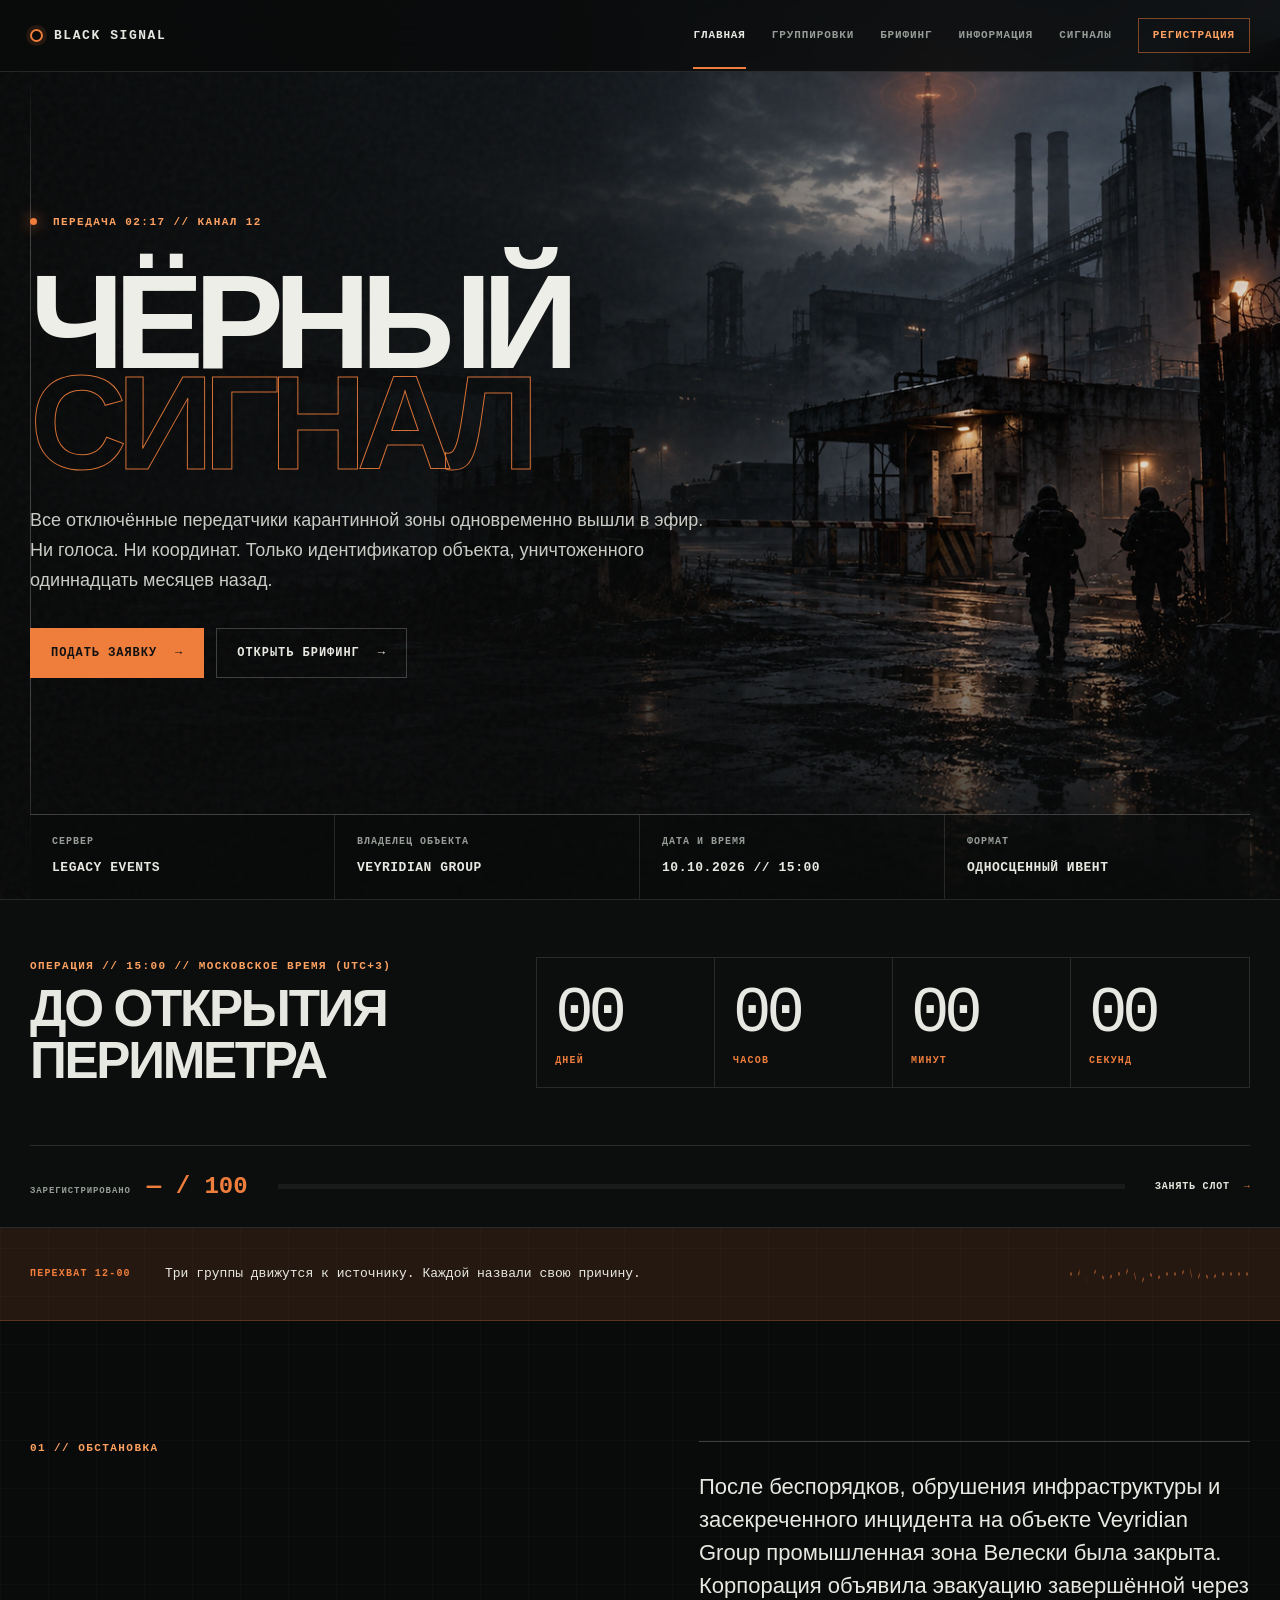
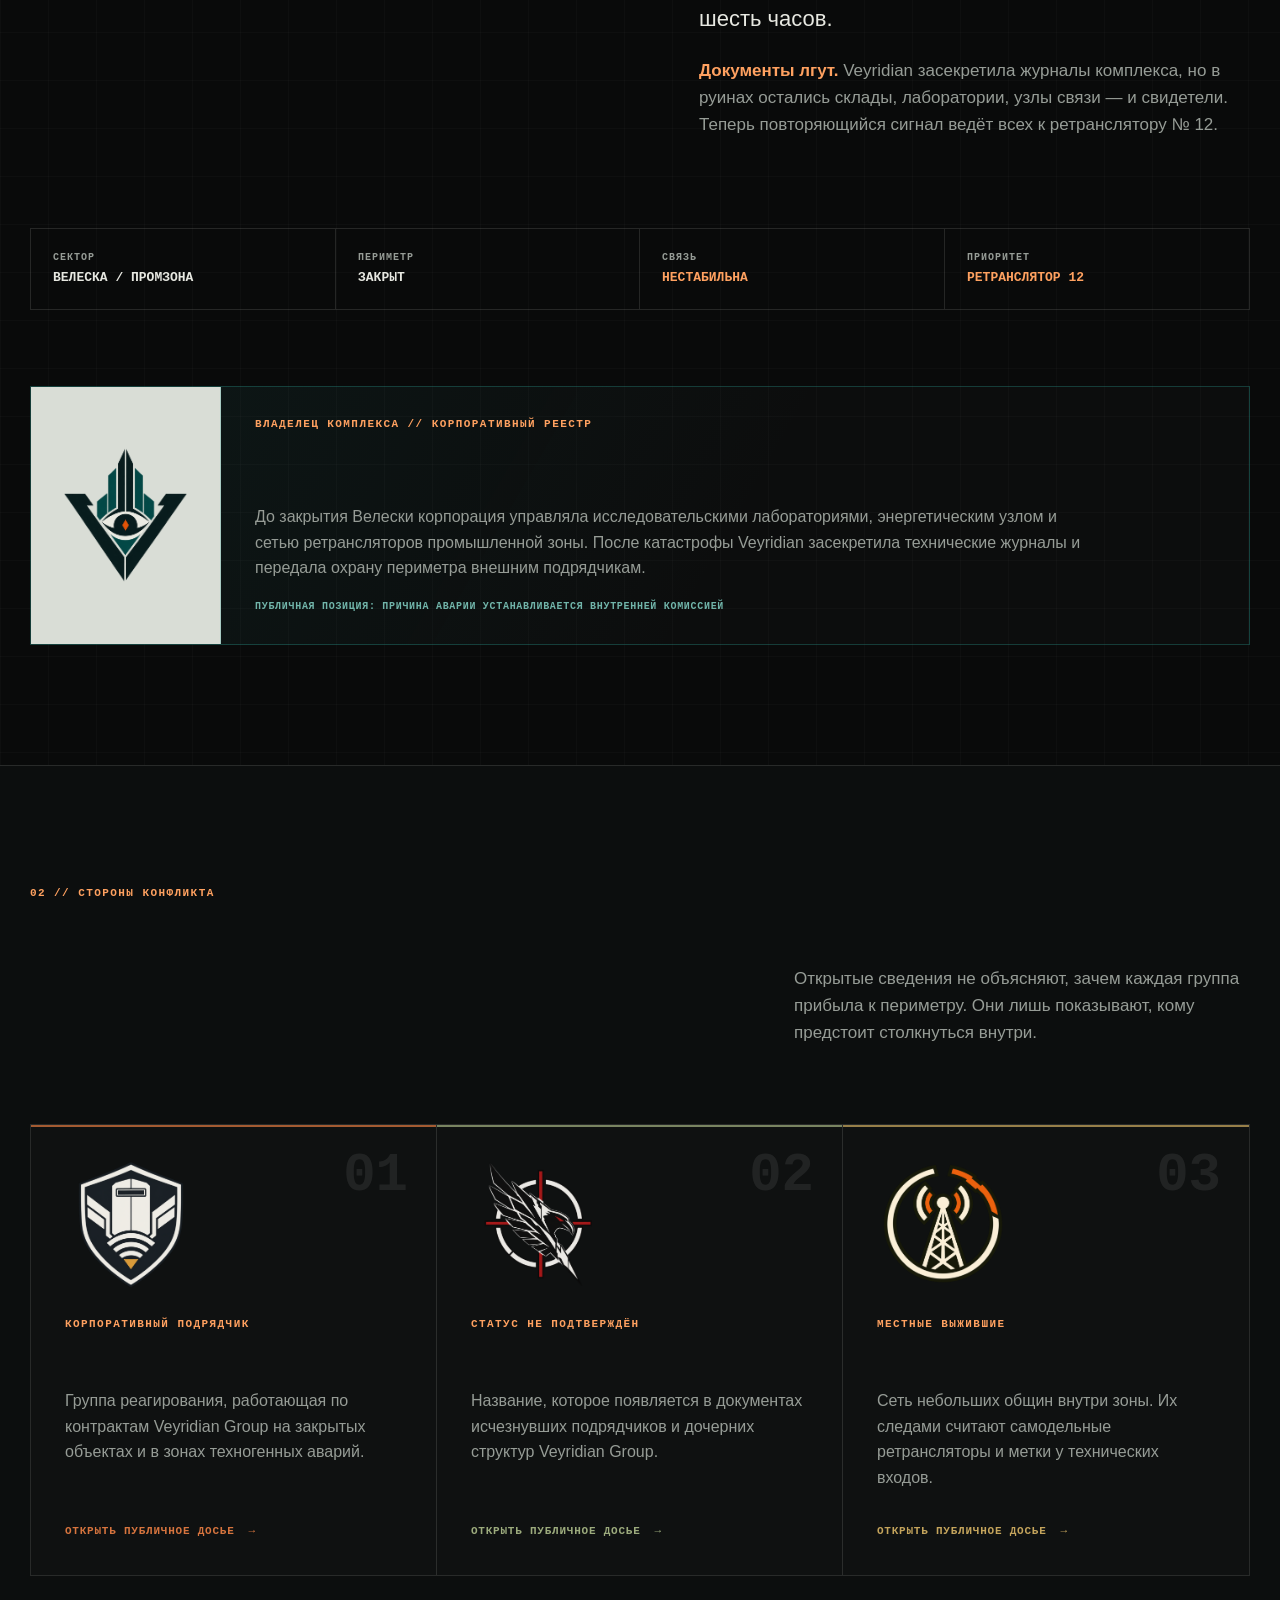
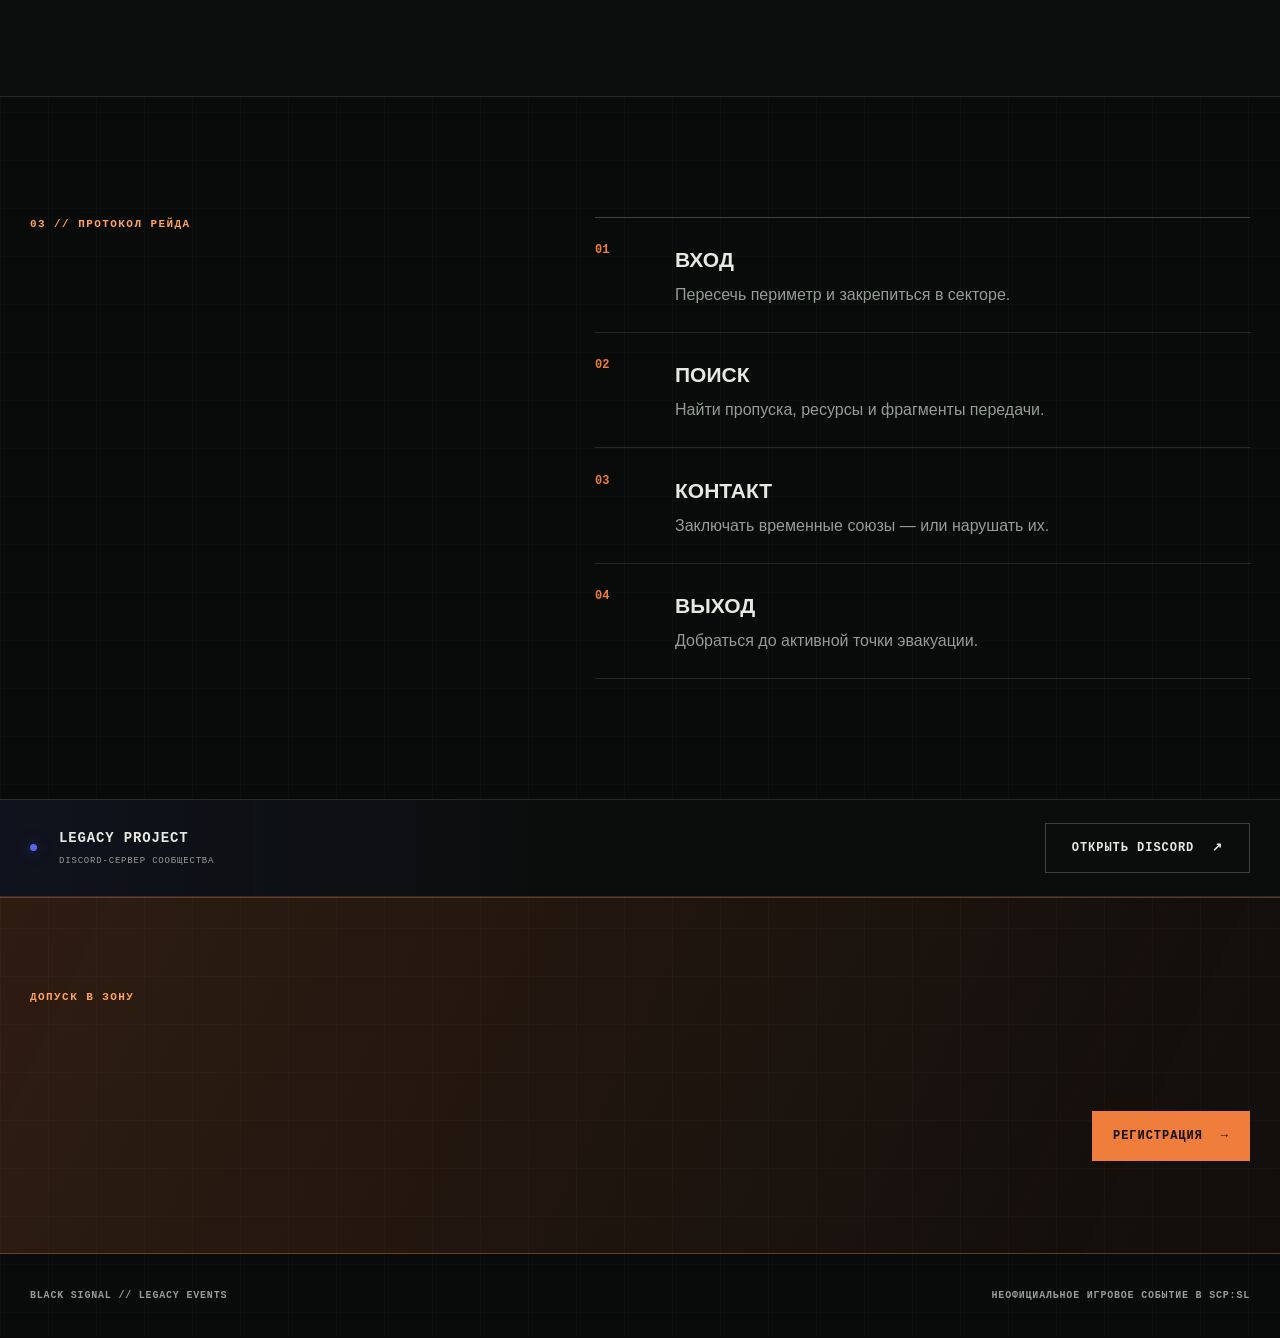
==== commit 07cb90da: "Add files via upload" ====
--- a/index.html
+++ b/index.html
@@ -162,6 +162,16 @@
       </ol>
     </section>
 
+    <aside class="discord-strip" aria-label="Discord-сервер Legacy Project">
+      <div class="shell discord-strip__inner">
+        <div class="discord-strip__label">
+          <span class="status-dot" aria-hidden="true"></span>
+          <div><strong>Legacy Project</strong><small>Discord-сервер сообщества</small></div>
+        </div>
+        <a class="button button-ghost" href="https://discord.gg/jdzQmSxtUm" target="_blank" rel="noopener">Открыть Discord <span>↗</span></a>
+      </div>
+    </aside>
+
     <section class="final-cta">
       <div class="shell final-cta-inner">
         <div>
--- a/styles.css
+++ b/styles.css
@@ -554,6 +554,56 @@
   color: var(--accent);
 }
 
+.discord-strip {
+  border-top: 1px solid var(--line);
+  border-bottom: 1px solid var(--line);
+  background: linear-gradient(90deg, rgba(88,101,242,.07), transparent 42%), #0b0d0d;
+}
+
+.discord-strip__inner {
+  display: flex;
+  min-height: 96px;
+  align-items: center;
+  justify-content: space-between;
+  gap: 30px;
+}
+
+.discord-strip__label {
+  display: flex;
+  align-items: center;
+  gap: 14px;
+}
+
+.discord-strip__label .status-dot {
+  flex: 0 0 auto;
+  background: #5865f2;
+  box-shadow: 0 0 14px rgba(88,101,242,.5);
+}
+
+.discord-strip__label strong,
+.discord-strip__label small {
+  display: block;
+  font-family: var(--mono);
+  text-transform: uppercase;
+}
+
+.discord-strip__label strong {
+  font-size: 14px;
+  letter-spacing: .06em;
+}
+
+.discord-strip__label small {
+  margin-top: 5px;
+  color: var(--muted);
+  font-size: 9px;
+  letter-spacing: .09em;
+}
+
+.discord-strip .button {
+  width: auto;
+  min-width: 205px;
+}
+
 .transmission {
   overflow: hidden;
   border-bottom: 1px solid rgba(239,125,59,.28);
@@ -1772,6 +1822,7 @@
     grid-row: 2;
   }
 
+
   .transmission-inner {
     grid-template-columns: 1fr;
     padding-block: 24px;
@@ -2020,6 +2071,17 @@
     width: 100%;
   }
 
+  .discord-strip__inner {
+    min-height: 0;
+    padding-block: 22px;
+    align-items: stretch;
+    flex-direction: column;
+  }
+
+  .discord-strip .button {
+    width: 100%;
+  }
+
   .registration-stats {
     border-inline: 0;
   }
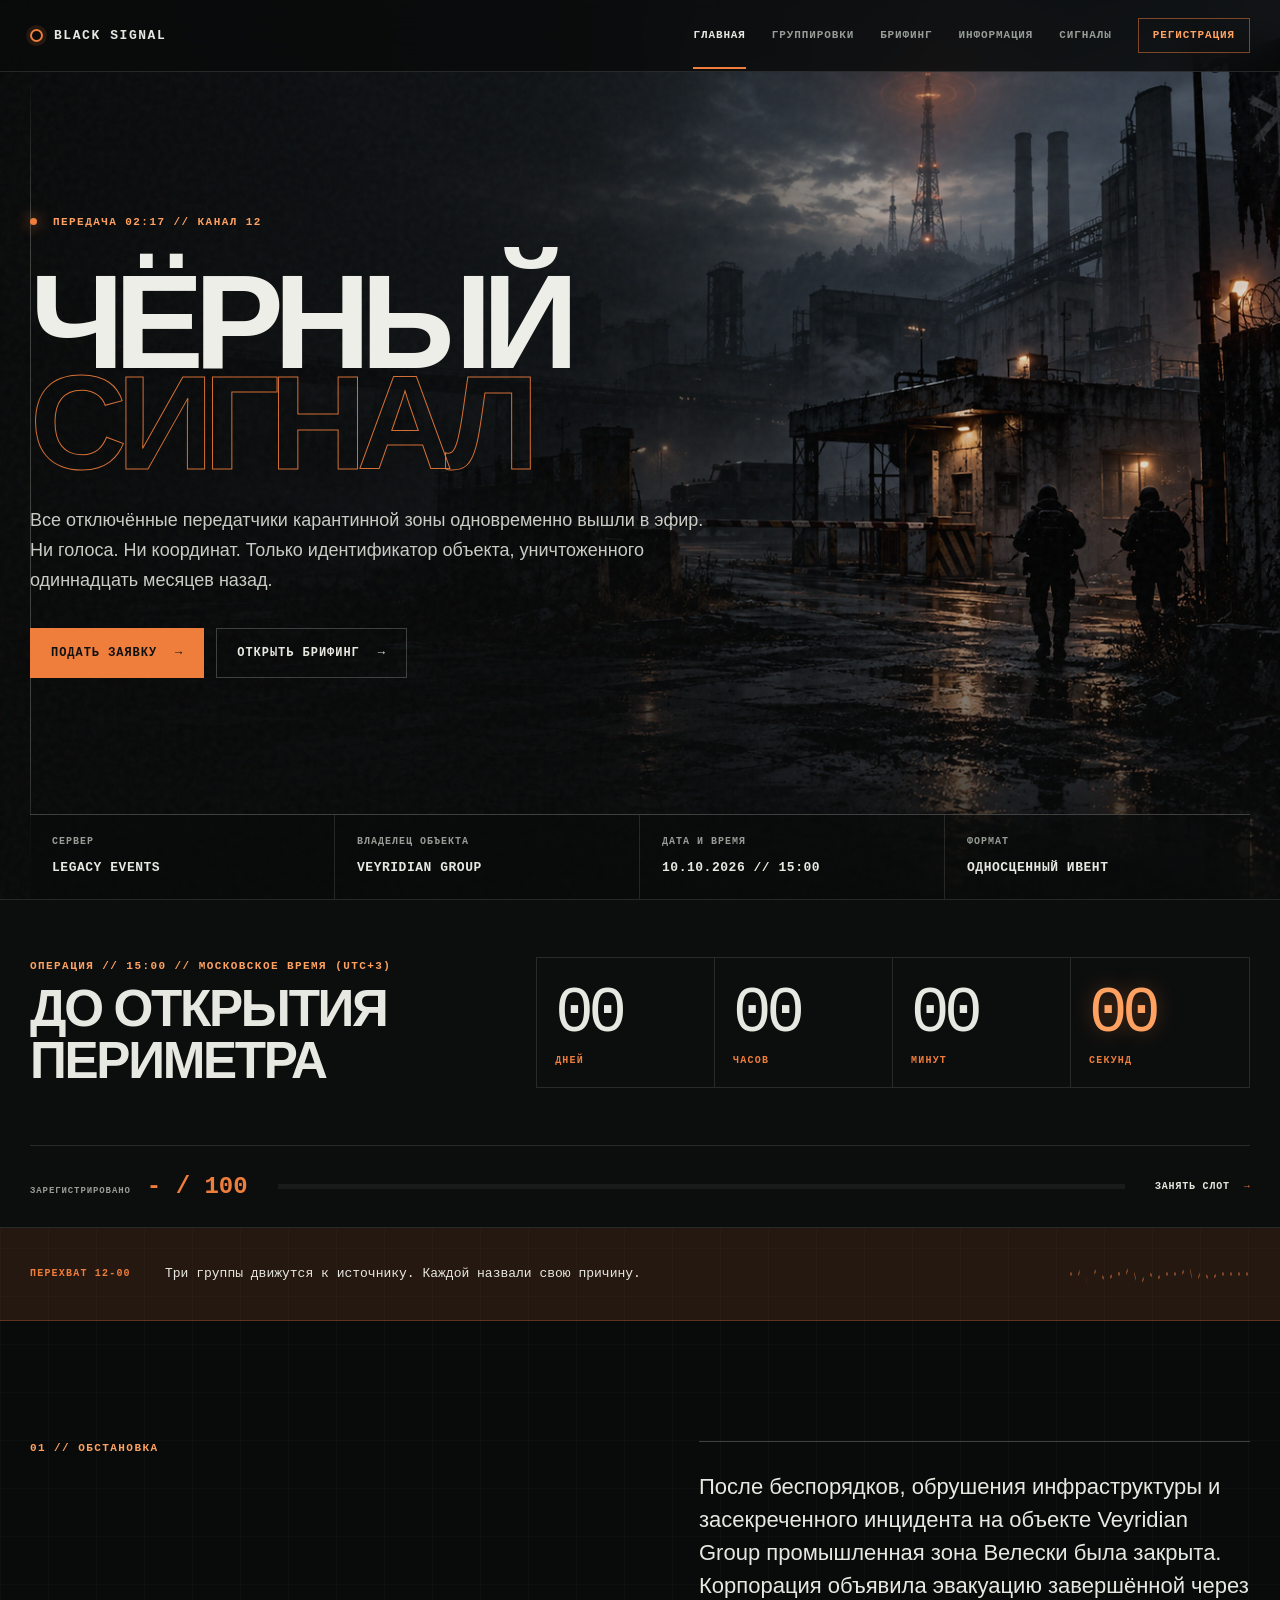
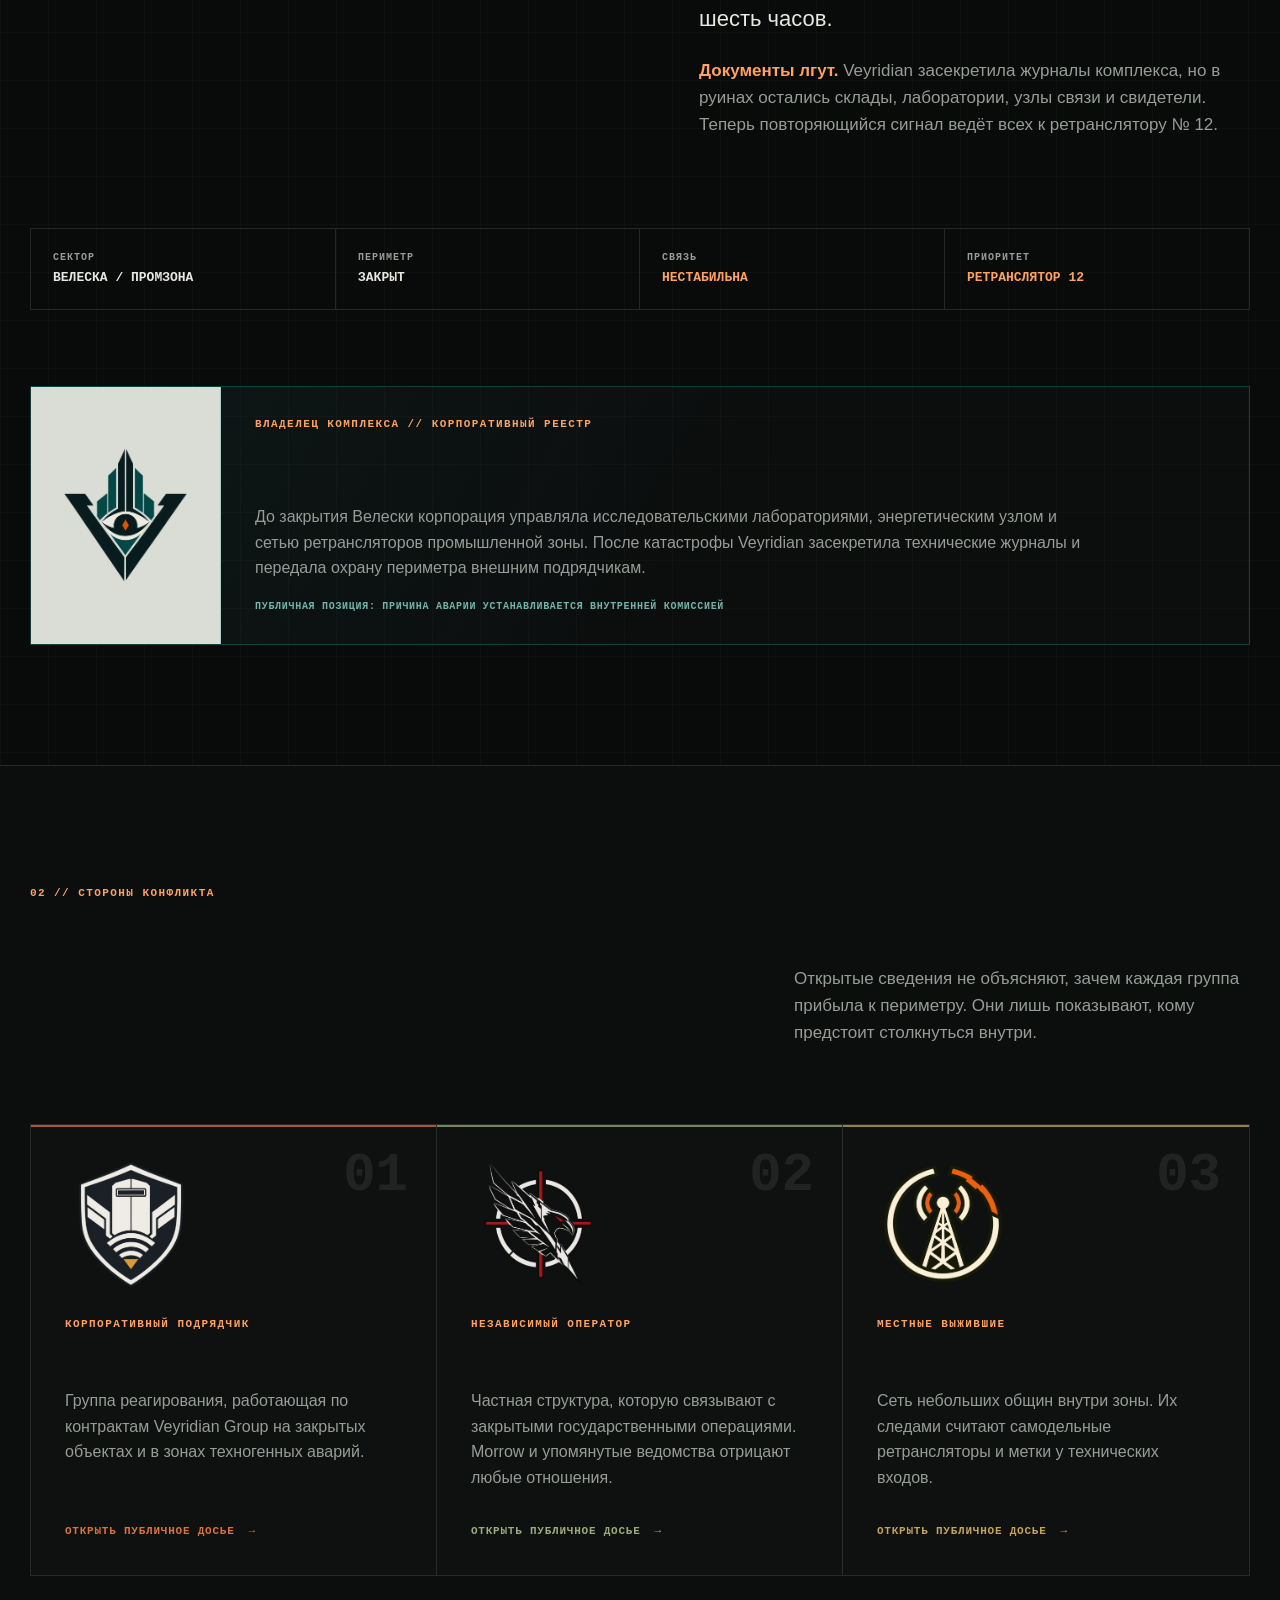
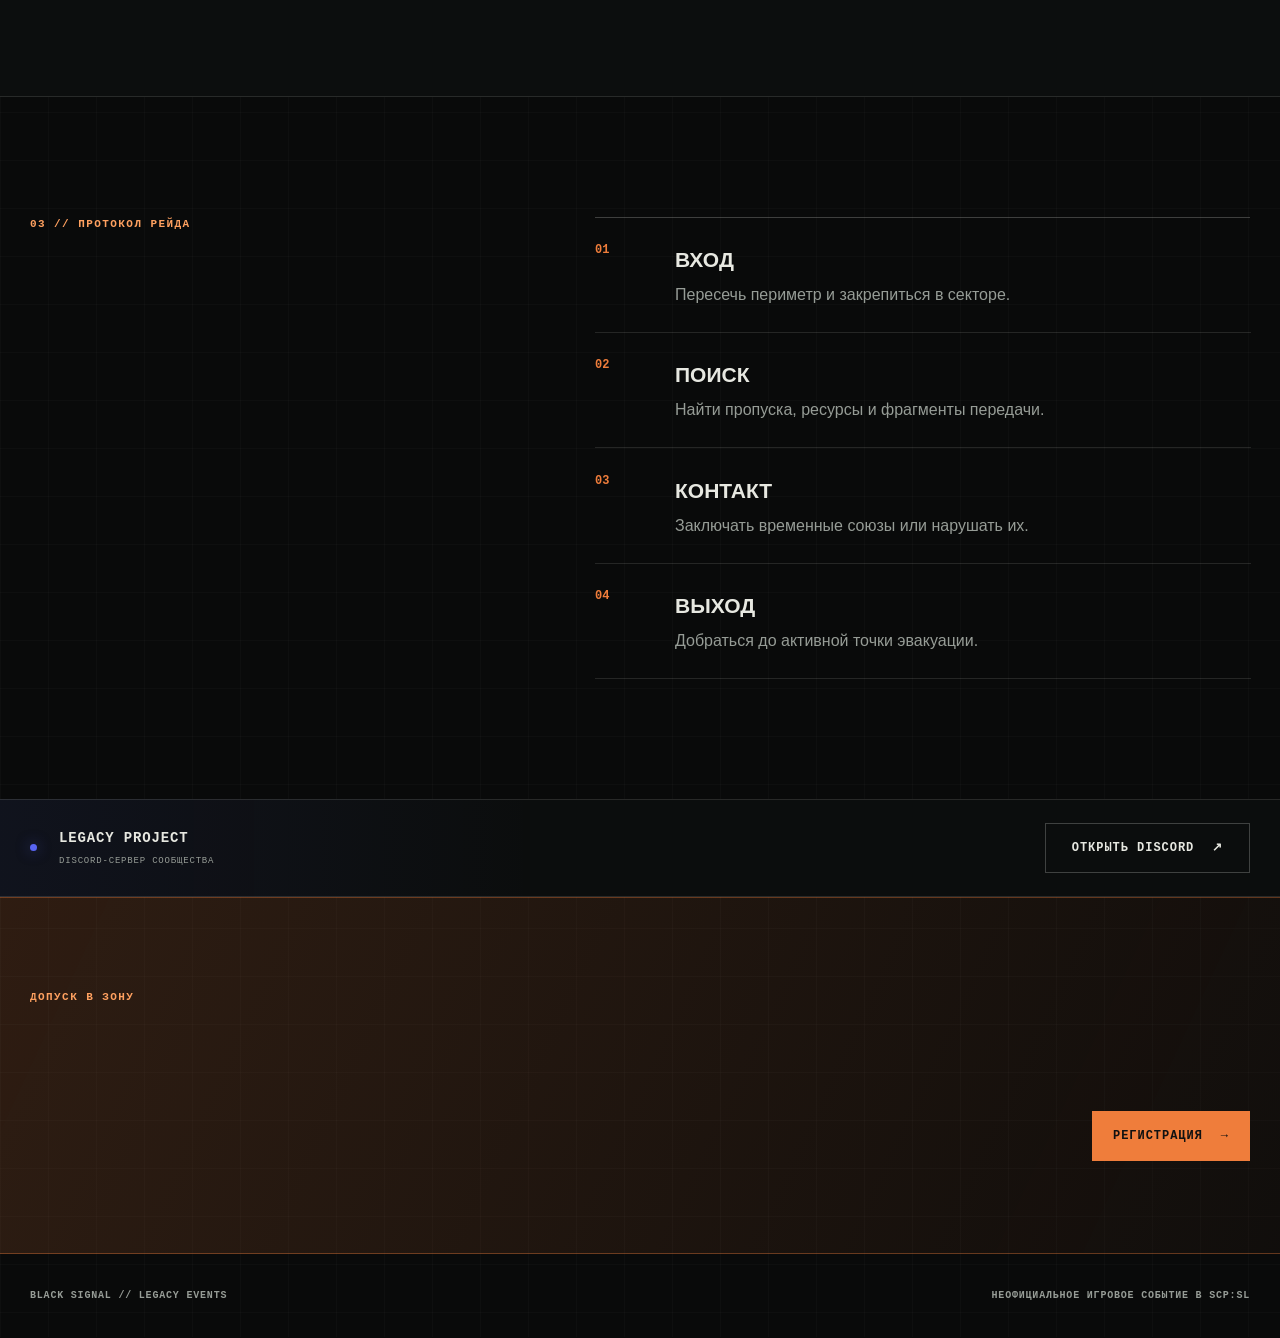
==== commit c0e21254: "Add files via upload" ====
--- a/index.html
+++ b/index.html
@@ -4,15 +4,15 @@
   <meta charset="utf-8">
   <meta name="viewport" content="width=device-width, initial-scale=1">
   <meta name="theme-color" content="#0a0b0b">
-  <meta name="description" content="«Чёрный сигнал» — односценный ивент в SCP: Secret Laboratory на сервере Legacy EVENTS.">
-  <title>Чёрный сигнал — SCP:SL на Legacy EVENTS</title>
+  <meta name="description" content="«Чёрный сигнал» - односценный ивент в SCP: Secret Laboratory на сервере Legacy EVENTS.">
+  <title>Чёрный сигнал - SCP:SL на Legacy EVENTS</title>
   <link rel="stylesheet" href="styles.css">
   <script src="script.js" defer></script>
 </head>
 <body data-page="home">
   <a class="skip-link" href="#main">К содержанию</a>
   <header class="site-header">
-    <a class="brand" href="index.html" aria-label="Чёрный сигнал — главная">
+    <a class="brand" href="index.html" aria-label="Чёрный сигнал - главная">
       <span class="brand-mark" aria-hidden="true"></span>
       <span>BLACK SIGNAL</span>
     </a>
@@ -67,7 +67,7 @@
       <div class="shell home-registration-meter" data-registration-stats data-endpoint="https://script.google.com/macros/s/AKfycbwKIbrm6loNioOR3aS_c6IDMuwUCfBCawTLfQnXDzD3SDL8itsCltqgksUVVeJTScEsjg/exec">
         <div class="home-registration-meter__count">
           <span>Зарегистрировано</span>
-          <strong><b data-stat="total">—</b> / 100</strong>
+          <strong><b data-stat="total">-</b> / 100</strong>
         </div>
         <div class="home-registration-meter__track" aria-hidden="true"><i data-bar="capacity"></i></div>
         <a href="register.html">Занять слот <span>→</span></a>
@@ -89,7 +89,7 @@
       </div>
       <div class="situation-copy">
         <p class="lead">После беспорядков, обрушения инфраструктуры и засекреченного инцидента на объекте Veyridian Group промышленная зона Велески была закрыта. Корпорация объявила эвакуацию завершённой через шесть часов.</p>
-        <p><strong>Документы лгут.</strong> Veyridian засекретила журналы комплекса, но в руинах остались склады, лаборатории, узлы связи — и свидетели. Теперь повторяющийся сигнал ведёт всех к ретранслятору № 12.</p>
+        <p><strong>Документы лгут.</strong> Veyridian засекретила журналы комплекса, но в руинах остались склады, лаборатории, узлы связи и свидетели. Теперь повторяющийся сигнал ведёт всех к ретранслятору № 12.</p>
       </div>
       <dl class="data-grid">
         <div><dt>Сектор</dt><dd>Велеска / промзона</dd></div>
@@ -132,9 +132,9 @@
           <article class="faction-card faction-morrow">
             <div class="faction-index">02</div>
             <img src="assets/faction-morrow-icon.png" alt="Эмблема Morrow Solutions">
-            <p class="section-code">Статус не подтверждён</p>
+            <p class="section-code">Независимый оператор</p>
             <h3>Morrow Solutions</h3>
-            <p>Название, которое появляется в документах исчезнувших подрядчиков и дочерних структур Veyridian Group.</p>
+            <p>Частная структура, которую связывают с закрытыми государственными операциями. Morrow и упомянутые ведомства отрицают любые отношения.</p>
             <a href="factions.html#morrow">Открыть публичное досье <span>→</span></a>
           </article>
           <article class="faction-card faction-brodyagi">
@@ -157,7 +157,7 @@
       <ol class="protocol-list">
         <li><span>01</span><div><h3>Вход</h3><p>Пересечь периметр и закрепиться в секторе.</p></div></li>
         <li><span>02</span><div><h3>Поиск</h3><p>Найти пропуска, ресурсы и фрагменты передачи.</p></div></li>
-        <li><span>03</span><div><h3>Контакт</h3><p>Заключать временные союзы — или нарушать их.</p></div></li>
+        <li><span>03</span><div><h3>Контакт</h3><p>Заключать временные союзы или нарушать их.</p></div></li>
         <li><span>04</span><div><h3>Выход</h3><p>Добраться до активной точки эвакуации.</p></div></li>
       </ol>
     </section>
--- a/styles.css
+++ b/styles.css
@@ -1373,12 +1373,103 @@
   gap: 20px;
 }
 
+.signal-console-section {
+  border-block: 1px solid var(--line);
+  background: #090b0b;
+}
+
+.signal-console {
+  display: grid;
+  grid-template-columns: repeat(3, 1fr) auto;
+  min-height: 92px;
+  padding-inline: 0;
+  border-inline: 1px solid var(--line);
+}
+
+.signal-console > div,
+.signal-console > p {
+  display: flex;
+  padding: 20px 26px;
+  flex-direction: column;
+  justify-content: center;
+  border-right: 1px solid var(--line);
+}
+
+.signal-console > div span,
+.trader-directory article > span {
+  color: var(--muted);
+  font: 700 9px/1.4 var(--mono);
+  letter-spacing: .12em;
+  text-transform: uppercase;
+}
+
+.signal-console > div strong {
+  margin-top: 6px;
+  font: 700 13px/1.35 var(--mono);
+  letter-spacing: .05em;
+  text-transform: uppercase;
+}
+
+.signal-console > p {
+  margin: 0;
+  flex-direction: row;
+  align-items: center;
+  gap: 10px;
+  border-right: 0;
+  color: var(--accent);
+  font: 700 9px/1.4 var(--mono);
+  letter-spacing: .11em;
+  text-transform: uppercase;
+  white-space: nowrap;
+}
+
+.signal-pulse {
+  width: 7px;
+  height: 7px;
+  border-radius: 50%;
+  background: var(--accent);
+  box-shadow: 0 0 14px rgba(239,125,59,.8);
+  animation: signal-pulse 1.4s ease-in-out infinite;
+}
+
+.signal-archive {
+  padding-top: 104px;
+}
+
+.signal-section-head {
+  display: grid;
+  grid-template-columns: minmax(0, 1fr) minmax(280px, 440px);
+  align-items: end;
+  gap: 64px;
+  margin-bottom: 34px;
+}
+
+.signal-section-head > h2,
+.signal-section-head > div h2 {
+  margin: 10px 0 0;
+  max-width: 820px;
+  font-size: clamp(2.3rem, 5vw, 4.8rem);
+  line-height: .93;
+  letter-spacing: -.055em;
+  text-transform: uppercase;
+}
+
+.signal-section-head > p {
+  margin: 0;
+  padding-top: 18px;
+  border-top: 1px solid var(--line-strong);
+  color: var(--muted);
+}
+
 .signal-record {
   position: relative;
-  padding: 32px 36px;
+  padding: 34px 110px 34px 36px;
   overflow: hidden;
   border: 1px solid var(--line);
-  background: rgba(255,255,255,.012);
+  background:
+    linear-gradient(90deg, rgba(239,125,59,.025), transparent 34%),
+    rgba(255,255,255,.012);
+  transition: border-color .3s ease, background-color .3s ease;
 }
 
 .signal-record::after {
@@ -1392,6 +1483,42 @@
   content: "";
 }
 
+.signal-record::before {
+  position: absolute;
+  top: 0;
+  bottom: 0;
+  left: -35%;
+  z-index: 0;
+  width: 24%;
+  opacity: 0;
+  background: linear-gradient(90deg, transparent, rgba(239,125,59,.08), transparent);
+  content: "";
+  pointer-events: none;
+}
+
+.signal-record:has(.is-decoding) {
+  border-color: rgba(239,125,59,.42);
+}
+
+.signal-record:has(.is-decoding)::before {
+  opacity: 1;
+  animation: signal-scan 1s linear infinite;
+}
+
+.signal-record > *:not(.signal-index) {
+  position: relative;
+  z-index: 1;
+}
+
+.signal-index {
+  position: absolute;
+  top: 22px;
+  right: 26px;
+  color: rgba(237,238,231,.08);
+  font: 800 58px/.9 var(--sans);
+  letter-spacing: -.06em;
+}
+
 .signal-time {
   color: var(--accent);
   font: 700 10px/1.5 var(--mono);
@@ -1414,6 +1541,75 @@
 .signal-record p {
   margin: 0;
   color: var(--muted);
+}
+
+[data-decode].is-decoding {
+  color: var(--accent);
+  text-shadow: 0 0 14px rgba(239,125,59,.25);
+}
+
+.trader-section {
+  border-top: 1px solid var(--line);
+  background:
+    radial-gradient(circle at 82% 14%, rgba(239,125,59,.09), transparent 28%),
+    #0a0c0c;
+}
+
+.signal-section-head--traders {
+  align-items: end;
+}
+
+.trader-directory {
+  display: grid;
+  grid-template-columns: repeat(3, 1fr);
+  margin: 46px 0 20px;
+  border: 1px solid var(--line);
+}
+
+.trader-directory article {
+  position: relative;
+  min-height: 190px;
+  padding: 27px 30px;
+  border-right: 1px solid var(--line);
+  background: rgba(255,255,255,.012);
+}
+
+.trader-directory article:last-child {
+  border-right: 0;
+}
+
+.trader-directory article::before {
+  position: absolute;
+  top: -1px;
+  left: 28px;
+  width: 42px;
+  height: 2px;
+  background: var(--accent);
+  content: "";
+}
+
+.trader-directory h3 {
+  margin: 24px 0 12px;
+  font-size: clamp(1.8rem, 3vw, 2.65rem);
+  letter-spacing: -.04em;
+  text-transform: uppercase;
+}
+
+.trader-directory p {
+  margin: 0;
+  color: var(--muted);
+}
+
+.signal-list--traders {
+  gap: 12px;
+}
+
+.signal-record--trader {
+  border-color: rgba(239,125,59,.22);
+}
+
+.signal-endnote {
+  padding-top: 0;
 }
 
 .registration-head {
@@ -1700,6 +1896,14 @@
   100% { color: var(--text); text-shadow: none; }
 }
 
+@keyframes signal-pulse {
+  50% { opacity: .28; transform: scale(.72); }
+}
+
+@keyframes signal-scan {
+  to { transform: translateX(570%); }
+}
+
 @media (max-width: 900px) {
   .site-header {
     height: 64px;
@@ -1729,6 +1933,37 @@
   .nav-toggle span:nth-child(2) { top: 24px; }
   .nav-toggle[aria-expanded="true"] span:first-child { top: 20px; transform: rotate(45deg); }
   .nav-toggle[aria-expanded="true"] span:nth-child(2) { top: 20px; transform: rotate(-45deg); }
+
+  .signal-console {
+    grid-template-columns: repeat(2, 1fr);
+  }
+
+  .signal-console > div:nth-child(2) {
+    border-right: 0;
+  }
+
+  .signal-console > p {
+    border-top: 1px solid var(--line);
+  }
+
+  .signal-section-head {
+    grid-template-columns: 1fr;
+    gap: 28px;
+  }
+
+  .trader-directory {
+    grid-template-columns: 1fr;
+  }
+
+  .trader-directory article {
+    min-height: 0;
+    border-right: 0;
+    border-bottom: 1px solid var(--line);
+  }
+
+  .trader-directory article:last-child {
+    border-bottom: 0;
+  }
 
   .site-nav {
     position: fixed;
